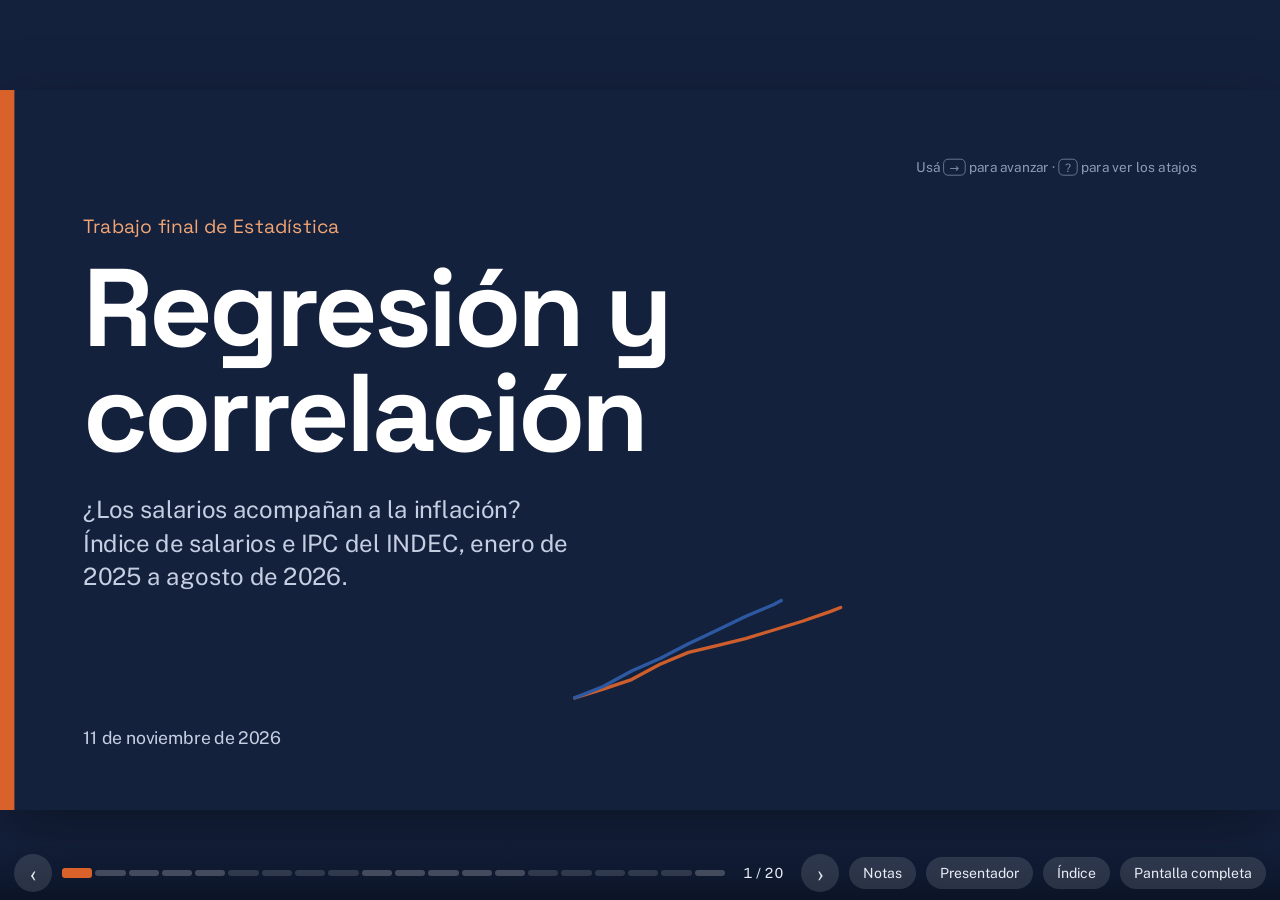
==== index.html @ 5f6af76c "Presentación interactiva de regresión y correlación Salarios e inflación con datos del INDEC (ene-20" ====
<!doctype html>
<html lang="es-AR">
<head>
  <meta charset="utf-8">
  <meta name="viewport" content="width=device-width, initial-scale=1">
  <title>Regresión y correlación · Salarios e inflación</title>
  <meta name="description" content="Presentación interactiva: correlación y regresión lineal simple con el índice de salarios y el IPC del INDEC, enero 2025 a agosto 2026.">
  <link rel="icon" href="data:image/svg+xml,%3Csvg xmlns='http://www.w3.org/2000/svg' viewBox='0 0 32 32'%3E%3Crect width='32' height='32' rx='6' fill='%2314213D'/%3E%3Cpath d='M6 24 L26 8' stroke='%232F5DA8' stroke-width='3'/%3E%3Ccircle cx='10' cy='22' r='2.5' fill='%23E0692E'/%3E%3Ccircle cx='16' cy='15' r='2.5' fill='%23E0692E'/%3E%3Ccircle cx='23' cy='11' r='2.5' fill='%23E0692E'/%3E%3C/svg%3E">
  <link rel="stylesheet" href="css/styles.css">
</head>
<body>
  <main class="deck" id="deck" aria-live="polite">
    <div class="stage" id="stage">

      <!-- 1 · PORTADA -->
      <section class="slide dark" data-id="portada" data-part="1" data-title="Portada">
        <div class="cover-chart" id="cover-chart" aria-hidden="true"></div>
        <div class="cover-text">
          <p class="kicker">Trabajo final de <span data-config="materia"></span></p>
          <h1>Regresión y<br>correlación</h1>
          <p class="cover-sub">¿Los salarios acompañan a la inflación? Índice de salarios e IPC del INDEC, enero de 2025 a agosto de 2026.</p>
        </div>
        <p class="cover-date" data-config="fecha"></p>
        <p class="cover-hint">Usá <kbd>→</kbd> para avanzar · <kbd>?</kbd> para ver los atajos</p>
        <aside class="notes">
          <p><b>Presentar al grupo y el tema.</b> “Hoy vamos a explicar correlación y regresión con un tema que nos toca a todos: la relación entre los precios y los salarios en Argentina. Usamos los datos oficiales del INDEC de los últimos 20 meses, de enero de 2025 a agosto de 2026.”</p>
          <p>Duración total aproximada: 20 minutos, unos 5 minutos por integrante. Las dos líneas del fondo son los datos reales que vamos a analizar.</p>
        </aside>
      </section>

      <!-- 2 · RECORRIDO -->
      <section class="slide" data-id="recorrido" data-part="1" data-title="Quién presenta cada parte">
        <header class="slide-head">
          <h2>Quién presenta cada parte</h2>
          <p class="lede">Veinte minutos, cuatro partes. Al final quedan unos minutos para preguntas.</p>
        </header>
        <div class="timeline">
          <div class="timeline-bar" aria-hidden="true">
            <span></span><span></span><span></span><span></span>
          </div>
          <div class="timeline-ticks" aria-hidden="true"><span>0 min</span><span>5</span><span>10</span><span>15</span><span>20 min</span></div>
          <ol class="timeline-parts">
            <li><span class="part-num">1</span><h3 data-integrante="1"></h3><p>Presentación del caso y los datos. Diferencia entre correlación y regresión.</p></li>
            <li><span class="part-num">2</span><h3 data-integrante="2"></h3><p>Diagrama de dispersión. Coeficiente de correlación de Pearson y su interpretación.</p></li>
            <li><span class="part-num">3</span><h3 data-integrante="3"></h3><p>Regresión lineal simple: la ecuación de la recta, sus características y la predicción.</p></li>
            <li><span class="part-num">4</span><h3 data-integrante="4"></h3><p>Coeficiente de determinación R². Cómo hacerlo en Excel. Guía para el TP6 y cierre.</p></li>
          </ol>
        </div>
        <aside class="notes">
          <p>Contar rápidamente cómo se divide la exposición. La barra de abajo de cada diapositiva muestra en qué parte estamos. Al final quedan unos minutos para preguntas del curso.</p>
        </aside>
      </section>

      <!-- 3 · PRECIOS Y SALARIOS -->
      <section class="slide" data-id="evolucion" data-part="1" data-title="Precios y salarios, mes a mes">
        <header class="slide-head">
          <h2>Precios y salarios, mes a mes</h2>
        </header>
        <div class="split split-chart">
          <div class="chart-box" id="evolucion-chart"></div>
          <div class="side">
            <div class="big-stat sal">
              <span class="big-label">Índice de salarios</span>
              <span class="big-value" id="evo-sal">172,8</span>
            </div>
            <div class="big-stat ipc">
              <span class="big-label">Índice de precios (IPC)</span>
              <span class="big-value" id="evo-ipc">159,5</span>
            </div>
            <p class="side-text">En 20 meses los precios subieron <b class="c-ipc">59,5&nbsp;%</b> y los salarios <b class="c-sal">72,8&nbsp;%</b> (promedio de todos los trabajadores).</p>
            <p class="side-note fragment" data-step="1">La zona sombreada es la diferencia a favor de los salarios. Ojo: el índice total incluye a los no registrados, cuyos salarios subieron más.</p>
            <p class="hint">Pasá el mouse por el gráfico para ver cada mes.</p>
          </div>
        </div>
        <aside class="notes">
          <p><b>Contexto para enganchar al curso.</b> Llevamos las dos series del INDEC a una misma base: diciembre de 2024 = 100. Así se puede comparar: en agosto de 2026 el índice de precios llegó a 159,5 (los precios subieron 59,5&nbsp;%) y el índice de salarios a 172,8 (los salarios subieron 72,8&nbsp;%).</p>
          <p><b>→ (paso 1):</b> aparece la zona entre las dos líneas. Ojo: el índice de salarios total incluye a los asalariados no registrados, cuyos salarios subieron más; los registrados del sector privado y público subieron menos.</p>
          <p>La pregunta del trabajo: ¿qué tan relacionados están los salarios con los precios y cuánto suben los salarios por cada punto que suben los precios?</p>
        </aside>
      </section>

      <!-- 4 · EL CASO DE ESTUDIO -->
      <section class="slide" data-id="datos" data-part="1" data-title="Dos índices del INDEC, 20 meses">
        <header class="slide-head">
          <h2>Dos índices del INDEC, 20 meses</h2>
        </header>
        <div class="split split-data">
          <div class="side">
            <div class="var-card ipc">
              <span class="var-tag">Variable X · independiente</span>
              <h3>Índice de precios al consumidor (IPC)</h3>
              <p>Nivel general, total nacional. Mide cuánto suben los precios.</p>
            </div>
            <div class="var-card sal">
              <span class="var-tag">Variable Y · dependiente</span>
              <h3>Índice de salarios</h3>
              <p>Total: privados registrados, públicos y no registrados.</p>
            </div>
            <div class="chain-card" id="chain-card" aria-live="polite"></div>
            <p class="hint">Tocá un mes de la tabla para ver cómo se calcula su índice.</p>
          </div>
          <div class="data-table-wrap">
            <table class="data-table" id="data-table">
              <thead><tr><th>Mes</th><th>Inflación</th><th>IPC (X)</th><th>Suba salarios</th><th>Salarios (Y)</th></tr></thead>
              <tbody></tbody>
            </table>
            <p class="caption">Base diciembre 2024 = 100. Las variaciones (%) son las que publica el INDEC.</p>
          </div>
        </div>
        <aside class="notes">
          <p><b>Explicar qué mide cada variable.</b> El IPC mide la evolución de los precios de una canasta de bienes y servicios; el índice de salarios mide la evolución de los salarios. El INDEC publica cada mes la variación porcentual de los dos.</p>
          <p>Para compararlos los llevamos a una misma base (diciembre de 2024 = 100) encadenando las variaciones: índice del mes = índice del mes anterior × (1 + variación ÷ 100). <b>Interacción:</b> tocar enero de 2025 en la tabla: la inflación fue 2,2&nbsp;%, así que el IPC pasa de 100 a 102,2. Tocar otro mes para mostrar que se repite la cuenta.</p>
          <p>Cada observación es un mes: 20 meses. Elegimos el IPC como X porque queremos ver cómo responden los salarios (Y) a los precios.</p>
        </aside>
      </section>

      <!-- 5 · CONCEPTOS -->
      <section class="slide" data-id="conceptos" data-part="1" data-title="Correlación y regresión: dos preguntas distintas">
        <header class="slide-head">
          <h2>Correlación y regresión: dos preguntas distintas</h2>
        </header>
        <div class="concepts">
          <div class="concept">
            <h3 class="c-ipc-dark">Correlación</h3>
            <p class="q">¿Están relacionadas? ¿Cuán fuerte es la relación y en qué sentido?</p>
            <ul>
              <li>Mide el grado de asociación lineal.</li>
              <li>Las variables son simétricas: da igual cuál es X.</li>
              <li>Resultado: un número, <b>r</b>, entre −1 y 1.</li>
            </ul>
            <div class="swap-readout"><span>r</span><b id="swap-r">0,996</b><em id="swap-r-note">no cambia</em></div>
          </div>
          <div class="concept">
            <h3 class="c-sal">Regresión</h3>
            <p class="q">¿Cómo cambia Y cuando cambia X? ¿Cuánto vale Y para un X dado?</p>
            <ul>
              <li>Describe la relación con una ecuación.</li>
              <li>Hay que distinguir: X explica, Y es explicada.</li>
              <li>Resultado: la recta <b>ŷ = a + b·x</b>, que permite estimar.</li>
            </ul>
            <div class="swap-readout"><span>b</span><b id="swap-b">1,149</b><em id="swap-b-note">pendiente de Y sobre X</em></div>
          </div>
          <div class="swap-demo">
            <div class="chart-box" id="swap-chart"></div>
            <button class="btn" id="swap-btn" type="button">Intercambiar X e Y</button>
          </div>
        </div>
        <aside class="notes">
          <p><b>Idea central:</b> la correlación responde “¿hay relación y qué tan fuerte?”; la regresión responde “¿cuál es esa relación y cómo la uso para estimar?”.</p>
          <p><b>Interacción:</b> apretar “Intercambiar X e Y” (o →). El gráfico gira: r sigue en 0,996, pero la pendiente pasa de 1,149 a 0,863. En la correlación intercambiar X e Y no cambia r; en la regresión sí importa: la recta de Y sobre X no es la misma que la de X sobre Y.</p>
          <p>Normalmente primero miramos la correlación (si es débil, no tiene sentido ajustar una recta) y después hacemos la regresión. Pasar la palabra a <span data-integrante="2"></span>.</p>
        </aside>
      </section>

      <!-- 6 · DIAGRAMA DE DISPERSIÓN -->
      <section class="slide" data-id="dispersion" data-part="2" data-title="Cada punto es un mes">
        <header class="slide-head">
          <h2>Cada punto es un mes</h2>
        </header>
        <div class="split split-chart">
          <div class="chart-box" id="dispersion-chart"></div>
          <div class="side">
            <p class="side-text">Ubicamos cada observación como un par <b>(x, y)</b>: X en el eje horizontal y Y en el vertical.</p>
            <p class="side-text">Al mirar la nube de puntos nos preguntamos:</p>
            <dl class="checks">
              <div><dt>Forma</dt><dd>¿Sigue una línea recta?</dd><dd class="answer fragment" data-step="1">Sí, casi recta.</dd></div>
              <div><dt>Sentido</dt><dd>¿Sube o baja?</dd><dd class="answer fragment" data-step="2">Sube: es creciente.</dd></div>
              <div><dt>Fuerza</dt><dd>¿Los puntos están cerca de esa línea?</dd><dd class="answer fragment" data-step="3">Muy cerca.</dd></div>
            </dl>
            <p class="verdict fragment" data-step="4">Relación lineal, creciente y casi perfecta.</p>
            <button class="btn ghost" id="replay-dispersion" type="button">Volver a dibujar los puntos</button>
          </div>
        </div>
        <aside class="notes">
          <p><b>El diagrama de dispersión es siempre el primer paso:</b> antes de calcular cualquier número, miramos los datos. Los puntos aparecen en orden: 20 puntos, uno por mes, desde enero de 2025 (abajo a la izquierda) hasta agosto de 2026 (arriba a la derecha).</p>
          <p><b>→ tres veces:</b> se responde forma, sentido y fuerza. <b>→</b> otra vez: conclusión. Los puntos forman casi una línea recta: cuando el índice de precios es más alto, el de salarios también.</p>
          <p>Gráfico hecho en Excel: Insertar → Gráfico de dispersión, seleccionando las columnas de los dos índices.</p>
        </aside>
      </section>

      <!-- 7 · PEARSON -->
      <section class="slide" data-id="pearson" data-part="2" data-title="r resume la relación lineal en un número">
        <header class="slide-head">
          <h2>r resume la relación lineal en un número</h2>
        </header>
        <div class="formula-line">r = Σ(x − x̄)(y − ȳ) ÷ √[ Σ(x − x̄)² · Σ(y − ȳ)² ]</div>
        <div class="split split-pearson">
          <div class="pearson-left">
            <div class="r-scale" id="r-scale">
              <div class="r-gradient"></div>
              <div class="r-marker" id="r-marker"><span id="r-marker-val">0,80</span></div>
              <div class="r-ends"><span>−1</span><span>0</span><span>+1</span></div>
            </div>
            <div class="r-cases">
              <div class="r-case" data-case="neg"><h4 class="c-sal">r cerca de −1</h4><p>Relación inversa fuerte: si X sube, Y baja.</p></div>
              <div class="r-case" data-case="zero"><h4>r cerca de 0</h4><p>No hay relación lineal (puede haber otra forma).</p></div>
              <div class="r-case" data-case="pos"><h4 class="c-ipc-dark">r cerca de +1</h4><p>Relación directa fuerte: si X sube, Y sube.</p></div>
            </div>
            <label class="slider">
              <span>Mové r y mirá cómo cambia la nube</span>
              <input type="range" id="r-slider" min="-1" max="1" step="0.01" value="0.8">
            </label>
            <div class="btn-row">
              <button class="btn ghost small" data-r="-0.95" type="button">−0,95</button>
              <button class="btn ghost small" data-r="-0.5" type="button">−0,5</button>
              <button class="btn ghost small" data-r="0" type="button">0</button>
              <button class="btn ghost small" data-r="0.5" type="button">0,5</button>
              <button class="btn ghost small" data-r="0.95" type="button">0,95</button>
              <button class="btn small" id="r-curve" type="button">Una curva con r = 0</button>
            </div>
          </div>
          <div class="pearson-right">
            <div class="chart-box" id="pearson-chart"></div>
            <p class="strength" id="r-strength">Relación directa fuerte</p>
          </div>
        </div>
        <aside class="notes">
          <p>El signo de r indica el sentido de la relación y el valor absoluto indica la fuerza. Una guía habitual (confirmar con la que usa la cátedra): |r| menor a 0,3 débil; entre 0,3 y 0,7 moderada; mayor a 0,7 fuerte.</p>
          <p><b>Interacción:</b> mover el control de r hacia −1, 0 y +1 para que el curso vea cómo se ordena o se desordena la nube. r no tiene unidades, así que da lo mismo medir en °C o °F.</p>
          <p><b>Importante:</b> apretar “Una curva con r = 0”. Hay una relación clarísima, pero no es lineal: r = 0 no significa “no hay ninguna relación”, sino que no hay relación LINEAL.</p>
        </aside>
      </section>

      <!-- 8 · NUESTRO RESULTADO -->
      <section class="slide dark" data-id="resultado" data-part="2" data-title="Nuestro resultado: r = 0,996">
        <div class="result">
          <div class="result-num">
            <p class="kicker">Nuestro resultado</p>
            <span class="huge c-ipc-soft" id="result-r">0,996</span>
            <span class="result-sub">r de Pearson · n = 20 meses</span>
            <div class="mini-scale" aria-hidden="true"><div class="mini-track"></div><div class="mini-dot" id="result-dot"></div><div class="r-ends"><span>−1</span><span>0</span><span>+1</span></div></div>
          </div>
          <div class="result-text">
            <h2>Correlación positiva y casi perfecta</h2>
            <p>Los meses con precios más altos son también los de salarios más altos.</p>
            <div class="calc fragment" data-step="1">
              <p class="calc-title">La cuenta a mano</p>
              <p>Σ(x − x̄)(y − ȳ) = <b id="res-sxy"></b></p>
              <p>Σ(x − x̄)² = <b id="res-sxx"></b> · Σ(y − ȳ)² = <b id="res-syy"></b></p>
              <p>r = <span id="res-frac"></span></p>
            </div>
            <div class="callout fragment" data-step="2">
              <h3>¿Tan fuerte es la relación?</h3>
              <p>Cuidado: los dos índices suben con el paso del tiempo. Eso solo ya empuja r hacia 1.</p>
            </div>
          </div>
        </div>
        <aside class="notes">
          <p>Calculado en Excel con =PEARSON(rango X; rango Y). <b>→:</b> aparece la cuenta a mano: Σ(x−x̄)(y−ȳ) = 7.226,90; Σ(x−x̄)² = 6.289,99; Σ(y−ȳ)² = 8.371,32. Entonces r = 7.226,90 ÷ √(6.289,99 × 8.371,32) = 7.226,90 ÷ 7.256,42 ≈ 0,996.</p>
          <p>Es positivo y casi 1: la relación lineal entre los niveles es muy fuerte. <b>→:</b> pero hay una trampa, que mostramos en la próxima diapositiva: cuando dos variables crecen con el tiempo, casi siempre dan una correlación altísima, aunque mes a mes no se muevan juntas.</p>
        </aside>
      </section>

      <!-- 9 · LA TRAMPA -->
      <section class="slide" data-id="trampa" data-part="2" data-title="La trampa de las tendencias">
        <header class="slide-head">
          <h2 id="trampa-title">Los mismos 20 meses, otra pregunta</h2>
        </header>
        <div class="split split-chart">
          <div class="chart-box" id="trampa-chart"></div>
          <div class="side">
            <div class="seg" role="group" aria-label="Qué comparar">
              <button type="button" class="seg-btn is-on" data-mode="niveles">Niveles</button>
              <button type="button" class="seg-btn" data-mode="mensual">Variación mensual</button>
            </div>
            <div class="r-live">
              <span>r =</span><b id="trampa-r">0,996</b>
            </div>
            <p class="side-text" id="trampa-text">Comparando los niveles, la relación parece casi perfecta.</p>
            <div class="callout light fragment" data-step="2">
              <h3>Conclusión</h3>
              <p>Un r alto entre series que crecen en el tiempo no prueba que una cause a la otra.</p>
            </div>
          </div>
        </div>
        <aside class="notes">
          <p><b>Este es el punto más interesante del trabajo.</b> Arrancamos con los niveles: r = 0,996.</p>
          <p><b>→ (o el botón “Variación de cada mes”):</b> los puntos viajan a su nueva posición. Con los mismos datos del INDEC, si correlacionamos la inflación de cada mes con la suba de salarios de ese mismo mes, r da 0,05: prácticamente cero, no hay relación lineal.</p>
          <p>¿Por qué con los niveles daba 0,996? Porque los dos índices crecen sin parar con el tiempo, y esa tendencia común hace que la correlación sea altísima. Además, los salarios suelen ajustarse con retraso: las paritarias se negocian después de que suben los precios.</p>
          <p><b>→:</b> moraleja: correlación no implica causalidad, y en series de tiempo hay que tener mucho cuidado con las tendencias. Este cálculo también está en el Excel (hoja Resultados, abajo). Pasar la palabra a <span data-integrante="3"></span>.</p>
        </aside>
      </section>

      <!-- 10 · REGRESIÓN LINEAL SIMPLE -->
      <section class="slide" data-id="minimos" data-part="3" data-title="La recta que mejor se ajusta a los puntos">
        <header class="slide-head">
          <h2>La recta que mejor se ajusta a los puntos</h2>
        </header>
        <div class="split split-ls">
          <div class="side">
            <p class="eq-big">ŷ = a + b·x</p>
            <dl class="defs">
              <div><dt>ŷ</dt><dd>valor estimado de Y</dd></div>
              <div><dt class="c-ipc-dark">b</dt><dd>pendiente: cuánto cambia Y por cada unidad de X</dd></div>
              <div><dt class="c-sal">a</dt><dd>ordenada al origen: valor de ŷ cuando x = 0</dd></div>
            </dl>
            <div class="ls-card">
              <h3>Método de mínimos cuadrados</h3>
              <p>Elige a y b para que la suma de los errores al cuadrado, Σ(y − ŷ)², sea la menor posible.</p>
              <p class="mono c-ipc-dark">b = Σ(x − x̄)(y − ȳ) ÷ Σ(x − x̄)²</p>
              <p class="mono c-sal">a = ȳ − b · x̄</p>
              <div class="fragment" data-step="1">
                <p class="mono">b = <span id="ls-b-calc"></span></p>
                <p class="mono">a = <span id="ls-a-calc"></span></p>
              </div>
            </div>
          </div>
          <div class="ls-play">
            <div class="chart-box" id="ls-chart"></div>
            <div class="ls-controls">
              <label class="slider compact"><span>Pendiente b <b id="ls-b-val"></b></span><input type="range" id="ls-b" min="0.6" max="1.7" step="0.001"></label>
              <label class="slider compact"><span>Ordenada a <b id="ls-a-val"></b></span><input type="range" id="ls-a" min="-80" max="60" step="0.01"></label>
            </div>
            <div class="sse">
              <div class="sse-text"><span>Σ(y − ŷ)² con tu recta</span><b id="ls-sse"></b></div>
              <div class="sse-bar"><div id="ls-sse-bar"></div><i id="ls-sse-min" title="Mínimo posible"></i></div>
              <div class="sse-foot"><span id="ls-sse-msg">Probá acercar la recta a los puntos.</span><button class="btn small" id="ls-fit" type="button">Calcular por mínimos cuadrados</button></div>
            </div>
          </div>
        </div>
        <aside class="notes">
          <p>La regresión busca la ecuación de la recta que pasa “lo más cerca posible” de todos los puntos. ¿Qué significa “lo más cerca”? Que la suma de las distancias verticales al cuadrado entre cada punto y la recta sea mínima: por eso se llama mínimos cuadrados.</p>
          <p><b>Interacción:</b> mover los controles de b y a. Las líneas finas son los errores de cada mes y la barra muestra Σ(y − ŷ)². Invitar a alguien del curso a probar. Después apretar “Calcular por mínimos cuadrados”: la recta va sola al mínimo, 67,97.</p>
          <p><b>→:</b> aparece la cuenta. Primero la pendiente b con los sumatorios y después la ordenada a usando las medias: x̄ = 129,25 e ȳ = 135,90. Para calcular a conviene usar b con todos los decimales (1,14895); si no, se acumula error de redondeo. Otra forma equivalente: b = r · (Sy ÷ Sx). En Excel: =PENDIENTE(rango Y; rango X) e =INTERSECCION.EJE(rango Y; rango X).</p>
        </aside>
      </section>

      <!-- 11 · NUESTRA RECTA -->
      <section class="slide" data-id="recta" data-part="3" data-title="Nuestra recta de regresión">
        <header class="slide-head">
          <h2 class="eq-title" id="recta-eq"></h2>
        </header>
        <div class="split split-chart">
          <div class="chart-box" id="recta-chart"></div>
          <div class="side">
            <div class="stripe ipc">
              <h3>Pendiente b = <span id="recta-b"></span></h3>
              <p>Por cada punto que sube el índice de precios, el de salarios sube en promedio 1,15 puntos. Como b &gt; 1, los salarios crecieron más rápido que los precios.</p>
            </div>
            <div class="stripe sal">
              <h3>Ordenada a = <span id="recta-a"></span></h3>
              <p>Sería ŷ con IPC = 0, algo imposible. Solo ubica la recta; no se interpreta.</p>
            </div>
            <p class="side-note">El punto oscuro es el punto de medias (x̄; ȳ) = (129,25; 135,90). La recta siempre pasa por ahí.</p>
          </div>
        </div>
        <aside class="notes">
          <p>La línea azul es la recta de regresión; el punto oscuro grande es el punto de medias (129,25; 135,90), por donde la recta siempre pasa. La pendiente es positiva, igual que r.</p>
          <p>Interpretación en las unidades del problema: “por cada punto que aumenta el índice de precios, el índice de salarios aumenta en promedio 1,15 puntos”. Que b sea mayor que 1 indica que, en este período y para el promedio de todos los trabajadores, los salarios subieron algo más rápido que los precios. Si b fuera menor que 1, los salarios estarían perdiendo contra la inflación.</p>
          <p>La ordenada al origen no tiene sentido práctico: un índice de precios igual a cero no existe. En Excel: clic derecho sobre los puntos → Agregar línea de tendencia → Lineal, marcando “Presentar ecuación” y “Presentar R²”.</p>
        </aside>
      </section>

      <!-- 12 · PROPIEDADES -->
      <section class="slide" data-id="propiedades" data-part="3" data-title="Seis propiedades para recordar">
        <header class="slide-head">
          <h2>Seis propiedades para recordar</h2>
          <p class="lede">Tocá cada una (o avanzá con →) para verla con nuestros datos.</p>
        </header>
        <div class="props">
          <button class="prop" type="button" data-prop="1"><span class="prop-n">1</span><h3>Pasa por (x̄; ȳ)</h3><p>El punto de medias siempre está sobre la recta.</p><p class="prop-check"></p></button>
          <button class="prop" type="button" data-prop="2"><span class="prop-n">2</span><h3>Error cuadrático mínimo</h3><p>Ninguna otra recta logra una Σ(y − ŷ)² menor.</p><p class="prop-check"></p></button>
          <button class="prop" type="button" data-prop="3"><span class="prop-n">3</span><h3>Los residuos suman 0</h3><p>Los errores por encima y por debajo se compensan.</p><p class="prop-check"></p></button>
          <button class="prop" type="button" data-prop="4"><span class="prop-n">4</span><h3>b y r tienen el mismo signo</h3><p>Pendiente positiva ↔ correlación positiva. b = r · Sy ÷ Sx.</p><p class="prop-check"></p></button>
          <button class="prop" type="button" data-prop="5"><span class="prop-n">5</span><h3>Y sobre X ≠ X sobre Y</h3><p>Si se invierten las variables, la recta cambia.</p><p class="prop-check"></p></button>
          <button class="prop" type="button" data-prop="6"><span class="prop-n">6</span><h3>Válida en el rango observado</h3><p>Fuera de los X medidos, estimar es extrapolar.</p><p class="prop-check"></p></button>
        </div>
        <aside class="notes">
          <p>Repasar brevemente cada propiedad; con cada → se da vuelta una tarjeta con la verificación.</p>
          <p>1) Se puede verificar: −12,61 + 1,149 × 129,25 ≈ 135,90 = ȳ. 2) Es la definición de mínimos cuadrados (lo vimos con los controles). 3) La columna “Residuo” del Excel suma prácticamente cero. 4) Como Sx y Sy son siempre positivos, b y r comparten signo; si r = 0, la recta es horizontal. 5) Por eso en regresión importa cuál variable es la independiente. 6) Lo vemos en la próxima diapositiva.</p>
        </aside>
      </section>

      <!-- 13 · ESTIMAR -->
      <section class="slide" data-id="estimar" data-part="3" data-title="Usar la recta para estimar">
        <header class="slide-head">
          <h2>Reemplazamos x en la ecuación</h2>
        </header>
        <div class="split split-chart">
          <div class="chart-box" id="estimar-chart"></div>
          <div class="side">
            <span class="badge" id="est-badge">Interpolación · confiable</span>
            <p class="est-q">¿Y si el IPC = <b id="est-x"></b>?</p>
            <p class="mono" id="est-calc"></p>
            <p class="est-val" id="est-y"></p>
            <p class="side-text" id="est-msg"></p>
            <label class="slider"><span>Elegí un valor de IPC</span><input type="range" id="est-slider" min="95" max="175" step="0.5" value="140"></label>
            <div class="btn-row">
              <button class="btn ghost small" data-x="140" type="button">IPC = 140</button>
              <button class="btn ghost small" data-x="165" type="button">IPC = 165</button>
            </div>
            <p class="caption mono" id="est-excel"></p>
          </div>
        </div>
        <aside class="notes">
          <p><b>Interpolar</b> es estimar dentro del rango de X observado (102,2 a 159,5): es lo que la recta hace bien. Si el índice de precios vale 140, estimamos un índice de salarios de 148,2.</p>
          <p><b>Interacción:</b> mover el control o apretar “IPC = 165”. La zona sombreada es el rango observado; fuera de ella la recta se vuelve punteada. <b>Extrapolar</b> es estimar fuera del rango: un IPC de 165 todavía no ocurrió en nuestros datos, así que no hay garantía de que la relación siga igual (177,0).</p>
          <p>En el Excel se puede cambiar el valor de X en la hoja “Resultados” y ver la estimación al instante.</p>
        </aside>
      </section>

      <!-- 14 · RESIDUOS -->
      <section class="slide" data-id="residuos" data-part="3" data-title="Los residuos, mes a mes">
        <header class="slide-head">
          <h2>El error de cada mes: e = y − ŷ</h2>
        </header>
        <div class="split split-chart">
          <div class="chart-box" id="residuos-chart"></div>
          <div class="side">
            <div class="res-detail" id="res-detail" aria-live="polite"></div>
            <p class="side-text">Arriba de cero: ese mes los salarios estaban por encima de lo que predice la recta. Abajo: por debajo.</p>
            <p class="side-text">Suma de los 20 residuos: <b id="res-sum"></b></p>
            <div class="callout light fragment" data-step="1">
              <h3>Forman olas</h3>
              <p>Varios meses seguidos positivos, después varios negativos. En series de tiempo es otra señal para interpretar el modelo con cuidado.</p>
            </div>
            <p class="hint">Tocá una barra para ver la cuenta de ese mes.</p>
          </div>
        </div>
        <aside class="notes">
          <p>El residuo es la diferencia entre el valor real y el estimado (e = y − ŷ). Agosto de 2025 tiene el residuo más grande (+3,0): real 127,7 − estimado 124,6. Marzo de 2026, uno de los más negativos (−2,7). <b>Interacción:</b> tocar las dos barras.</p>
          <p>Los residuos suman cero, como dice la propiedad 3.</p>
          <p><b>→:</b> un detalle para comentar: los residuos no están desordenados, forman “olas” (varios meses seguidos positivos, después varios negativos). Eso pasa mucho en series de tiempo y es otra señal de que hay que interpretar el modelo con cuidado. Pasar la palabra a <span data-integrante="4"></span>.</p>
        </aside>
      </section>

      <!-- 15 · R² -->
      <section class="slide dark" data-id="r2" data-part="4" data-title="R²: cuánto explica el modelo">
        <header class="slide-head">
          <h2>R²: cuánto explica el modelo</h2>
        </header>
        <div class="r2">
          <div class="r2-num">
            <span class="huge c-sal-soft" id="r2-val">99,2&nbsp;%</span>
            <span class="result-sub" id="r2-sub">R² = 0,992 = (0,996)²</span>
            <div class="seg dark" role="group" aria-label="Qué datos usar">
              <button type="button" class="seg-btn is-on" data-mode="niveles">Niveles</button>
              <button type="button" class="seg-btn" data-mode="mensual">Variación mensual</button>
            </div>
          </div>
          <div class="r2-text">
            <p class="r2-lead" id="r2-lead"></p>
            <p class="r2-formula">R² = 1 − Σ(y − ŷ)² ÷ Σ(y − ȳ)²</p>
            <p class="r2-ss" id="r2-ss"></p>
          </div>
        </div>
        <div class="r2-bar"><div class="r2-fill" id="r2-fill"></div></div>
        <div class="r2-legend"><span id="r2-leg-a"></span><span id="r2-leg-b"></span></div>
        <aside class="notes">
          <p>R² va de 0 a 1 (o de 0&nbsp;% a 100&nbsp;%). Mide qué proporción de la variabilidad total de Y queda explicada por la recta. En regresión lineal simple es exactamente r al cuadrado: 0,996² ≈ 0,992.</p>
          <p>Con sumas de cuadrados: variabilidad total Σ(y−ȳ)² = 8.371,32; no explicada Σ(y−ŷ)² = 67,97; entonces R² = 1 − 67,97 ÷ 8.371,32 ≈ 0,992. Diferencia con r: r indica sentido y fuerza; R² no tiene signo y se lee como porcentaje explicado.</p>
          <p><b>→ (o “Variación de cada mes”):</b> volviendo a la trampa: con las variaciones mensuales, r = 0,05 y R² = 0,05² ≈ 0,003, es decir 0,3&nbsp;%. El mismo fenómeno, medido de otra forma, da un ajuste casi perfecto o casi nulo.</p>
        </aside>
      </section>

      <!-- 16 · EXCEL -->
      <section class="slide" data-id="excel" data-part="4" data-title="Todo el análisis en Excel">
        <header class="slide-head">
          <h2>Todo el análisis en Excel</h2>
          <p class="lede">Ojo con el orden: <span class="chip sal">rango Y</span> va primero en PENDIENTE, INTERSECCION.EJE y COEFICIENTE.R2. Tocá una fórmula para copiarla.</p>
        </header>
        <table class="xl-table" id="xl-table">
          <thead><tr><th>Qué calculamos</th><th>Función (Excel en español)</th><th class="num">Resultado</th></tr></thead>
          <tbody></tbody>
        </table>
        <div class="xl-extra">
          <div class="mini-card"><h3 class="c-sal">Gráfico</h3><p>Insertar › Dispersión › Agregar línea de tendencia lineal con ecuación y R².</p></div>
          <div class="mini-card"><h3 class="c-ipc-dark">Calculadora</h3><p>Modo estadístico de regresión lineal: cargar pares (x, y) y leer A, B y r.</p></div>
          <div class="mini-card wide"><h3>Sumatorias para resolver a mano</h3><p class="mono" id="xl-sums"></p></div>
        </div>
        <div class="toast" id="toast" role="status"></div>
        <aside class="notes">
          <p>Mostrar el archivo Excel si hay proyector. La hoja “Datos” tiene las variaciones mensuales que publica el INDEC (en azul), los índices con base diciembre 2024 = 100 calculados con fórmulas, la estimación ŷ y el residuo de cada mes (los residuos suman cero).</p>
          <p>La hoja “Resultados” tiene todas las funciones, las sumatorias para resolver a mano (Σx = 2.585,06; Σy = 2.717,96; Σxy = 358.530,84; Σx² = 340.416,59; Σy² = 377.735,69), el gráfico con la línea de tendencia y, abajo, la correlación entre las variaciones mensuales (0,05).</p>
          <p><b>Ojo con el orden de los argumentos:</b> PEARSON acepta cualquier orden, pero PENDIENTE, INTERSECCION.EJE y COEFICIENTE.R2 piden primero Y y después X (los colores de la tabla lo marcan). En versiones viejas de Excel PRONOSTICO.LINEAL se llama PRONOSTICO.</p>
        </aside>
      </section>

      <!-- 17 · TP6 -->
      <section class="slide" data-id="tp6" data-part="4" data-title="Pasos para resolver cualquier ejercicio">
        <header class="slide-head">
          <h2>Pasos para resolver cualquier ejercicio del TP6</h2>
        </header>
        <div class="split split-tp">
          <ol class="steps">
            <li class="fragment" data-step="1"><b>Identificar X</b> (explica) e <b>Y</b> (es explicada).</li>
            <li class="fragment" data-step="2"><b>Graficar</b> el diagrama de dispersión.</li>
            <li class="fragment" data-step="3"><b>Armar la tabla:</b> x, y, x², y², x·y y sus sumas.</li>
            <li class="fragment" data-step="4"><b>Calcular r</b> e interpretar signo y fuerza.</li>
            <li class="fragment" data-step="5"><b>Calcular b y a;</b> escribir ŷ = a + b·x.</li>
            <li class="fragment" data-step="6"><b>Interpretar b</b> en las unidades del problema.</li>
            <li class="fragment" data-step="7"><b>Calcular R²</b> y expresarlo en %.</li>
            <li class="fragment" data-step="8"><b>Estimar ŷ,</b> avisando si es extrapolación.</li>
          </ol>
          <div class="ls-card formulas">
            <h3>Fórmulas con sumatorias</h3>
            <p class="mono">b = [nΣxy − Σx·Σy] ÷ [nΣx² − (Σx)²]</p>
            <p class="mono">a = ȳ − b·x̄</p>
            <p class="mono">r = [nΣxy − Σx·Σy] ÷ √{[nΣx² − (Σx)²]·[nΣy² − (Σy)²]}</p>
            <p class="mono">R² = r²</p>
            <p class="formula-note">Son equivalentes a las fórmulas con desvíos (x − x̄) y más cómodas con calculadora.</p>
          </div>
        </div>
        <aside class="notes">
          <p>Esta es la receta que vamos a seguir si el profesor nos pide resolver un ejercicio del TP6 en el pizarrón. Cada → agrega un paso.</p>
          <p>Las fórmulas con sumatorias son equivalentes a las que mostramos antes con desvíos (x − x̄) y son más cómodas para hacer a mano o con calculadora. Recordar siempre interpretar los resultados en palabras y con las unidades del problema, no solo dar el número.</p>
        </aside>
      </section>

      <!-- 18 · REPASO -->
      <section class="slide" data-id="quiz" data-part="4" data-title="Repaso rápido">
        <header class="slide-head">
          <h2>Repaso rápido: ¿qué responderían?</h2>
          <p class="lede">Que el curso elija en voz alta y después tocamos la respuesta.</p>
        </header>
        <div class="quiz" id="quiz"></div>
        <aside class="notes">
          <p>Cuatro preguntas para chequear lo más importante. Leer cada pregunta, dejar que el curso responda y tocar la opción elegida: se marca en verde si es correcta y aparece la explicación.</p>
          <p>Si el tiempo está justo, hacer solo las preguntas 2 y 4.</p>
        </aside>
      </section>

      <!-- 19 · RESUMEN -->
      <section class="slide dark" data-id="resumen" data-part="4" data-title="En resumen">
        <div class="summary">
          <div class="sum-item fragment" data-step="1"><b class="c-ipc-soft">r = 0,996</b><p>Relación casi perfecta entre los niveles de precios y salarios.</p></div>
          <div class="sum-item fragment" data-step="2"><b class="c-sal-soft">b = 1,15</b><p>Los salarios subieron 1,15 puntos por cada punto de los precios.</p></div>
          <div class="sum-item fragment" data-step="3"><b>r = 0,05</b><p>Mes a mes no hay relación: un r alto no siempre significa lo que parece.</p></div>
        </div>
        <p class="questions">¿Preguntas?</p>
        <aside class="notes">
          <p>Cerrar con las tres ideas (una por cada →): la correlación entre los niveles es casi perfecta; la regresión dice que, en promedio, los salarios subieron un poco más rápido que los precios (b = 1,15); pero cuando se mira mes a mes la relación desaparece, porque gran parte de esa correlación viene de la tendencia común.</p>
          <p>Invitar al curso a preguntar y comentar. Si el profesor pide resolver un ejercicio del TP6, volver a la diapositiva de pasos (tecla O para ver todas).</p>
        </aside>
      </section>

      <!-- 20 · FUENTES -->
      <section class="slide" data-id="fuentes" data-part="0" data-title="Fuentes de los datos">
        <header class="slide-head">
          <h2>Fuentes de los datos</h2>
        </header>
        <dl class="sources">
          <div><dt>Índice de precios al consumidor (X)</dt><dd>INDEC. IPC, cobertura nacional, nivel general, variación mensual. Informes técnicos de septiembre de 2025 y agosto de 2026 · <a href="https://www.indec.gob.ar" target="_blank" rel="noopener">indec.gob.ar</a></dd></div>
          <div><dt>Índice de salarios (Y)</dt><dd>INDEC. Índice de salarios, total, variación mensual (cuadro 1). Informe técnico de agosto de 2026, publicado el 21/10/2026 · <a href="https://www.indec.gob.ar" target="_blank" rel="noopener">indec.gob.ar</a></dd></div>
          <div><dt>Procesamiento</dt><dd>Índices con base diciembre 2024 = 100, calculados encadenando las variaciones. Cálculos y gráficos en Microsoft Excel: “Regresion_Salarios_Inflacion_INDEC.xlsx”. Los datos también están en <code>datos/indec_2025_2026.csv</code> de este repositorio.</dd></div>
        </dl>
        <aside class="notes"><p>Diapositiva de respaldo con las fuentes, para el campus virtual.</p></aside>
      </section>

    </div>

    <nav class="chrome" id="chrome" aria-label="Navegación">
      <button class="nav-btn" id="prev" type="button" aria-label="Anterior">‹</button>
      <div class="progress" id="progress"></div>
      <span class="counter" id="counter"></span>
      <button class="nav-btn" id="next" type="button" aria-label="Siguiente">›</button>
      <button class="tool-btn" id="btn-notes" type="button" title="Notas (N)">Notas</button>
      <button class="tool-btn" id="btn-presenter" type="button" title="Modo presentador (P)">Presentador</button>
      <button class="tool-btn" id="btn-overview" type="button" title="Todas las diapositivas (O)">Índice</button>
      <button class="tool-btn" id="btn-full" type="button" title="Pantalla completa (F)">Pantalla completa</button>
    </nav>
  </main>

  <div class="notes-panel" id="notes-panel" hidden>
    <div class="notes-head"><span id="notes-who"></span><button class="tool-btn" id="notes-close" type="button">Cerrar</button></div>
    <div class="notes-body" id="notes-body"></div>
  </div>

  <div class="overlay" id="overview" hidden>
    <div class="overlay-inner">
      <div class="overlay-head"><h2>Todas las diapositivas</h2><button class="tool-btn" data-close type="button">Cerrar</button></div>
      <div class="overview-grid" id="overview-grid"></div>
    </div>
  </div>

  <div class="overlay" id="help" hidden>
    <div class="overlay-inner small">
      <div class="overlay-head"><h2>Atajos de teclado</h2><button class="tool-btn" data-close type="button">Cerrar</button></div>
      <dl class="keys">
        <div><dt><kbd>→</kbd> <kbd>Espacio</kbd> <kbd>Av Pág</kbd></dt><dd>Siguiente paso o diapositiva</dd></div>
        <div><dt><kbd>←</kbd> <kbd>Re Pág</kbd></dt><dd>Paso o diapositiva anterior</dd></div>
        <div><dt><kbd>Inicio</kbd> <kbd>Fin</kbd></dt><dd>Primera o última diapositiva</dd></div>
        <div><dt><kbd>N</kbd></dt><dd>Mostrar u ocultar las notas</dd></div>
        <div><dt><kbd>P</kbd></dt><dd>Abrir el modo presentador en otra ventana</dd></div>
        <div><dt><kbd>O</kbd></dt><dd>Ver todas las diapositivas</dd></div>
        <div><dt><kbd>F</kbd></dt><dd>Pantalla completa</dd></div>
        <div><dt><kbd>Esc</kbd></dt><dd>Cerrar paneles</dd></div>
      </dl>
    </div>
  </div>

  <script src="js/config.js"></script>
  <script src="js/data.js"></script>
  <script src="js/charts.js"></script>
  <script src="js/slides.js"></script>
  <script src="js/deck.js"></script>
</body>
</html>
---- css/styles.css ----
/* ---------- Tipografías (incluidas en el repo, funcionan sin internet) ---------- */
@font-face { font-family: 'Space Grotesk'; src: url('../fonts/space-grotesk-latin-wght-normal.woff2') format('woff2'); font-weight: 300 700; font-display: swap; }
@font-face { font-family: 'Public Sans'; src: url('../fonts/public-sans-latin-wght-normal.woff2') format('woff2'); font-weight: 100 900; font-display: swap; }
@font-face { font-family: 'Public Sans'; src: url('../fonts/public-sans-latin-wght-italic.woff2') format('woff2'); font-weight: 100 900; font-style: italic; font-display: swap; }

:root {
  --navy: #14213d;
  --navy-2: #1f2d4e;
  --navy-3: #2c3b60;
  --paper: #f5f3ee;
  --card: #fffdf8;
  --ink: #14213d;
  --muted: #5a6377;
  --line: #dcd6ca;
  --grid: #e4dfd4;
  --ipc: #d9622b;        /* precios: naranja */
  --ipc-dark: #b84f1d;
  --ipc-soft: #f3a674;
  --sal: #2f5da8;        /* salarios: azul */
  --sal-soft: #a3bde8;
  --ok: #2f7d5b;
  --bad: #b8432f;
  --display: 'Space Grotesk', 'Segoe UI', system-ui, sans-serif;
  --body: 'Public Sans', 'Segoe UI', system-ui, sans-serif;
  --radius-lg: 18px;
  --radius: 12px;
}

* { box-sizing: border-box; }
html, body { margin: 0; height: 100%; }
body {
  background: var(--navy);
  color: var(--ink);
  font-family: var(--body);
  font-size: 16px;
  overflow: hidden;
  -webkit-font-smoothing: antialiased;
}
button { font: inherit; color: inherit; cursor: pointer; }
:focus-visible { outline: 3px solid var(--ipc); outline-offset: 3px; }
kbd { font-family: var(--body); font-size: 0.85em; padding: 1px 7px; border: 1px solid currentColor; border-radius: 6px; opacity: 0.85; }
b { font-weight: 650; }

/* ---------- Escenario ---------- */
.deck { position: fixed; inset: 0; }
.stage {
  position: absolute; left: 50%; top: 50%;
  width: 1600px; height: 900px;
  transform-origin: center;
  background: var(--paper);
  overflow: hidden;
  box-shadow: 0 30px 80px rgba(0, 0, 0, 0.35);
}
.slide {
  position: absolute; inset: 0;
  padding: 84px 104px 96px;
  opacity: 0; visibility: hidden;
  transform: translateX(40px);
  transition: opacity 0.45s ease, transform 0.55s cubic-bezier(.2,.7,.2,1), visibility 0s linear 0.55s;
  font-size: 24px; line-height: 1.45;
}
.slide.is-past { transform: translateX(-40px); }
.slide.is-active { opacity: 1; visibility: visible; transform: none; transition-delay: 0s; }
.slide.dark { background: var(--navy); color: #f2efe8; }
.slide.dark::before, .slide[data-id="portada"]::before, .slide[data-id="resumen"]::before { content: none; }
.slide[data-id="portada"], .slide[data-id="resumen"] { box-shadow: inset 18px 0 0 var(--ipc); }

.slide-head { margin-bottom: 32px; }
.xbar { text-decoration: overline; text-decoration-thickness: 0.07em; text-underline-offset: 0; }
h1, h2, h3, h4 { font-family: var(--display); margin: 0; letter-spacing: -0.01em; }
h2 { font-size: 58px; line-height: 1.08; font-weight: 640; color: var(--navy); max-width: 1392px; text-wrap: balance; }
.dark h2 { color: #fff; }
h3 { font-size: 27px; font-weight: 620; line-height: 1.2; }
h4 { font-size: 23px; font-weight: 620; }
.lede { margin: 14px 0 0; color: var(--muted); font-size: 24px; max-width: 64ch; }
.kicker { margin: 0 0 18px; font-family: var(--display); font-size: 24px; color: var(--ipc-soft); letter-spacing: 0.01em; }
.hint { color: var(--muted); font-size: 18px; font-style: italic; margin: 18px 0 0; }
.caption { font-size: 17px; color: var(--muted); margin: 10px 0 0; }
.mono { font-variant-numeric: tabular-nums; font-family: var(--display); font-size: 22px; letter-spacing: -0.005em; }
.num { text-align: right; font-variant-numeric: tabular-nums; }

.c-ipc { color: var(--ipc); } .c-ipc-dark { color: var(--ipc-dark); } .c-ipc-soft { color: var(--ipc-soft); }
.c-sal { color: var(--sal); } .c-sal-soft { color: var(--sal-soft); }
.c-ipc-fill { fill: var(--ipc-dark); } .c-sal-fill { fill: var(--sal); }

/* Pasos que aparecen con → */
.fragment { opacity: 0; transform: translateY(10px); transition: opacity 0.4s ease, transform 0.4s ease; }
.fragment.is-visible { opacity: 1; transform: none; }

/* ---------- Diseños de dos columnas ---------- */
.split { display: grid; gap: 56px; align-items: start; }
.split-chart { grid-template-columns: 900px 1fr; }
.split-data { grid-template-columns: 560px 1fr; }
.split-ls { grid-template-columns: 470px 1fr; gap: 40px; }
.split-pearson { grid-template-columns: 1fr 520px; gap: 56px; margin-top: 22px; }
.split-tp { grid-template-columns: 1fr 560px; }
.chart-box { width: 100%; }
.chart { width: 100%; height: auto; display: block; overflow: visible; }
.side { display: flex; flex-direction: column; gap: 14px; }
.side-text { margin: 0; }
.side-note { margin: 6px 0 0; font-size: 20px; color: var(--muted); border-left: 4px solid var(--line); padding-left: 16px; }

/* ---------- Gráficos ---------- */
.chart .grid line { stroke: var(--grid); stroke-width: 1.2; }
.chart .axis { stroke: var(--navy); stroke-width: 2.5; }
.chart .tick { fill: var(--muted); font-size: 18px; font-family: var(--body); font-variant-numeric: tabular-nums; }
.chart .axis-label { font-size: 19px; font-family: var(--display); font-weight: 600; fill: var(--navy); }
.chart .line { fill: none; stroke-width: 5; stroke-linecap: round; stroke-linejoin: round; }
.chart .line.thin { stroke-width: 3.5; }
.chart .line.dashed { stroke-dasharray: 10 10; opacity: 0.7; }
.ipc-line { stroke: var(--ipc); }
.sal-line { stroke: var(--sal); }
.chart .dot { stroke: var(--paper); stroke-width: 2; transition: opacity 0.3s ease, r 0.2s ease, fill 0.6s ease; }
.chart .dot:hover { r: 13; }
.ipc-dot { fill: var(--ipc); }
.sal-dot { fill: var(--sal); }
.ink-dot { fill: var(--navy); opacity: 0.85; }
.chart .dot.faint { opacity: 0.35; }
.chart .dot.hidden, .chart .point-label.hidden { opacity: 0; }
.chart .dot.morph.as-change { fill: var(--sal); }
.chart .hit { fill: transparent; cursor: crosshair; }
.chart .guide { stroke: var(--navy); stroke-width: 1.5; stroke-dasharray: 4 6; }
.chart .gap-area { fill: var(--sal); opacity: 0; transition: opacity 0.8s ease; }
.chart .gap-area.is-on { opacity: 0.12; }
.chart .point-label { font-family: var(--display); font-weight: 650; font-size: 20px; fill: var(--navy); transition: opacity 0.3s; }
.chart .point-label.now { fill: var(--ipc-dark); font-size: 18px; }
.chart .tip rect { fill: var(--navy); }
.chart .tip { pointer-events: none; transition: opacity 0.15s; }
.chart .tip-title { fill: #fff; font-family: var(--display); font-weight: 650; font-size: 18px; }
.chart .tip-line { fill: #dfe6f3; font-size: 17px; font-variant-numeric: tabular-nums; }
.chart .fading { opacity: 0; transition: opacity 0.4s ease; }
.chart .axes, .chart .grid { transition: opacity 0.4s ease; }
.chart .resid { stroke: var(--ipc); stroke-width: 2; opacity: 0.65; }
.chart .mean-dot { fill: var(--navy); stroke: var(--paper); stroke-width: 3; }
.chart .mean-dot.pulse { animation: pulse 1.6s ease-out 2; transform-box: fill-box; transform-origin: center; }
@keyframes pulse { 0% { transform: scale(1); } 30% { transform: scale(1.6); } 100% { transform: scale(1); } }
.chart .range-band { fill: var(--sal); opacity: 0.07; }
.chart .band-label { fill: var(--sal); font-size: 17px; font-family: var(--display); font-weight: 600; }
.chart .guide-dash { stroke: var(--navy); stroke-width: 1.5; stroke-dasharray: 5 6; }
.chart .est-dot { fill: var(--sal); stroke: #fff; stroke-width: 4; }
.chart .est-dot.extra { fill: #7b8396; }
.chart .zero { stroke: var(--navy); stroke-width: 2; }
.chart .bar { transition: opacity 0.2s, stroke-width 0.2s; cursor: pointer; stroke: var(--ipc); stroke-width: 0; }
.chart .bar.pos { fill: var(--navy); }
.chart .bar.neg { fill: #a3abbb; }
.chart .bar.is-selected { stroke-width: 4; }
.chart .wave { fill: none; stroke: var(--ipc); stroke-width: 3.5; stroke-linecap: round; opacity: 0; pointer-events: none; }
.chart .wave.is-on { opacity: 0.9; }
.cover-line { stroke-width: 7; }
.cover-end { font-family: var(--display); font-weight: 650; font-size: 34px; transition: opacity 0.6s; }
.sal-text { fill: var(--sal-soft); } .ipc-text { fill: var(--ipc-soft); }

/* ---------- Componentes ---------- */
.btn {
  border: 0; background: var(--navy); color: #fff;
  padding: 14px 24px; border-radius: 999px;
  font-family: var(--display); font-weight: 600; font-size: 20px;
  transition: background 0.2s, transform 0.1s;
}
.btn:hover { background: var(--navy-3); }
.btn:active { transform: scale(0.97); }
.btn.ghost { background: transparent; color: var(--navy); box-shadow: inset 0 0 0 2px var(--line); }
.btn.ghost:hover { box-shadow: inset 0 0 0 2px var(--navy); }
.btn.small { padding: 9px 16px; font-size: 18px; }
.btn-row { display: flex; flex-wrap: wrap; gap: 10px; }

.slider { display: flex; flex-direction: column; gap: 10px; font-size: 20px; color: var(--muted); }
.slider b { color: var(--navy); font-family: var(--display); }
.slider.compact { gap: 6px; font-size: 18px; }
.slider.compact span { display: flex; justify-content: space-between; }
input[type="range"] { -webkit-appearance: none; appearance: none; width: 100%; height: 34px; background: transparent; cursor: pointer; }
input[type="range"]::-webkit-slider-runnable-track { height: 8px; border-radius: 4px; background: var(--line); }
input[type="range"]::-moz-range-track { height: 8px; border-radius: 4px; background: var(--line); }
input[type="range"]::-webkit-slider-thumb { -webkit-appearance: none; width: 30px; height: 30px; margin-top: -11px; border-radius: 50%; background: var(--sal); border: 4px solid #fff; box-shadow: 0 2px 8px rgba(20, 33, 61, 0.3); }
input[type="range"]::-moz-range-thumb { width: 24px; height: 24px; border-radius: 50%; background: var(--sal); border: 4px solid #fff; }

.seg { display: inline-flex; background: #e9e5dc; border-radius: 999px; padding: 5px; align-self: flex-start; }
.seg-btn { border: 0; background: transparent; padding: 12px 20px; border-radius: 999px; font-family: var(--display); font-weight: 600; font-size: 19px; color: var(--muted); transition: background 0.25s, color 0.25s; }
.seg-btn.is-on { background: var(--navy); color: #fff; }
.seg.dark { background: var(--navy-2); }
.seg.dark .seg-btn { color: #b9c3d8; }
.seg.dark .seg-btn.is-on { background: var(--sal-soft); color: var(--navy); }

.callout { border-left: 5px solid var(--ipc); padding: 6px 0 6px 22px; margin-top: 10px; }
.callout h3 { font-size: 24px; margin-bottom: 6px; }
.callout p { margin: 0; font-size: 21px; }
.dark .callout p { color: #c9d1e2; }
.callout.light h3 { color: var(--ipc-dark); }
.chip { display: inline-block; padding: 1px 10px; border-radius: 6px; font-family: var(--display); font-weight: 600; font-size: 0.9em; color: #fff; }
.chip.ipc { background: var(--ipc); } .chip.sal { background: var(--sal); }

/* ---------- 1 · Portada ---------- */
.cover-text { position: relative; z-index: 1; margin-top: 70px; max-width: 900px; }
h1 { font-size: 138px; line-height: 0.95; font-weight: 680; letter-spacing: -0.035em; color: #fff; }
.cover-sub { font-size: 30px; line-height: 1.4; color: #c6cfe2; max-width: 34ch; margin: 34px 0 0; }
.cover-chart { position: absolute; right: 70px; bottom: 90px; width: 820px; opacity: 0.95; }
.cover-date { position: absolute; left: 104px; bottom: 74px; margin: 0; font-size: 22px; color: #c6cfe2; }
.cover-hint { position: absolute; right: 104px; top: 84px; margin: 0; font-size: 17px; color: #8f9bb6; }

/* ---------- 2 · Recorrido ---------- */
.timeline { margin-top: 70px; }
.timeline-bar { display: grid; grid-template-columns: repeat(4, 1fr); gap: 6px; height: 14px; }
.timeline-bar span { border-radius: 7px; background: var(--navy); }
.timeline-bar span:nth-child(2) { background: var(--navy-3); }
.timeline-bar span:nth-child(3) { background: #4a5a80; }
.timeline-bar span:nth-child(4) { background: #6d7b9c; }
.timeline-ticks { display: flex; justify-content: space-between; color: var(--muted); font-size: 17px; margin-top: 10px; font-variant-numeric: tabular-nums; }
.timeline-parts { list-style: none; padding: 0; margin: 46px 0 0; display: grid; grid-template-columns: repeat(4, 1fr); gap: 40px; }
.timeline-parts li { border-top: 2px solid var(--line); padding-top: 22px; }
.part-num { font-family: var(--display); font-size: 68px; font-weight: 640; color: var(--navy); line-height: 1; }
.timeline-parts h3 { margin: 18px 0 12px; }
.timeline-parts p { margin: 0; color: var(--muted); font-size: 22px; }

/* ---------- 3 · Evolución ---------- */
.big-stat { border-left: 6px solid; padding: 2px 0 4px 22px; margin-bottom: 6px; }
.big-stat.sal { border-color: var(--sal); } .big-stat.ipc { border-color: var(--ipc); }
.big-label { display: block; font-family: var(--display); font-weight: 600; font-size: 21px; }
.big-stat.sal .big-label { color: var(--sal); } .big-stat.ipc .big-label { color: var(--ipc-dark); }
.big-value { display: block; font-family: var(--display); font-size: 78px; font-weight: 660; line-height: 1.05; letter-spacing: -0.02em; font-variant-numeric: tabular-nums; }

/* ---------- 4 · Datos ---------- */
.var-card { background: var(--card); border-radius: var(--radius); padding: 18px 24px; border-left: 6px solid; }
.var-card.ipc { border-color: var(--ipc); } .var-card.sal { border-color: var(--sal); }
.var-tag { font-size: 17px; font-weight: 600; color: var(--muted); }
.var-card h3 { margin: 4px 0 6px; font-size: 25px; }
.var-card p { margin: 0; font-size: 19px; color: var(--muted); }
.chain-card { background: var(--navy); color: #fff; border-radius: var(--radius); padding: 18px 24px; margin-top: 6px; }
.chain-card p { margin: 4px 0; }
.chain-card .mono { font-size: 20px; }
.chain-card .c-ipc-dark { color: var(--ipc-soft); } .chain-card .c-sal { color: var(--sal-soft); }
.chain-title { font-size: 19px; color: #c6cfe2; }
.chain-foot { font-size: 16px; color: #9aa6c0; }
.data-table-wrap { max-height: 690px; }
.data-table { width: 100%; border-collapse: collapse; font-size: 17px; line-height: 1.3; font-variant-numeric: tabular-nums; }
.data-table th { background: var(--navy); color: #fff; font-family: var(--display); font-weight: 600; text-align: right; padding: 6px 14px; font-size: 17px; }
.data-table th:first-child, .data-table td:first-child { text-align: left; }
.data-table td { padding: 2px 14px; border-bottom: 1px solid var(--grid); }
.data-table tbody tr { cursor: pointer; transition: background 0.15s; }
.data-table tbody tr:hover { background: #ece7dc; }
.data-table tr.is-selected { background: #fff3e8; box-shadow: inset 5px 0 0 var(--ipc); }
.data-table .src { color: var(--sal); }
.data-table .ipc-col { font-weight: 600; } .data-table .sal-col { font-weight: 600; }

/* ---------- 5 · Conceptos ---------- */
.concepts { display: grid; grid-template-columns: 1fr 1fr 520px; gap: 36px; align-items: start; }
.concept { background: var(--card); border-radius: var(--radius-lg); padding: 30px 32px; min-height: 520px; display: flex; flex-direction: column; }
.concept h3 { font-size: 36px; }
.concept .q { font-weight: 600; font-size: 24px; margin: 14px 0 6px; }
.concept ul { margin: 0; padding-left: 24px; color: var(--muted); font-size: 21px; }
.concept li { margin: 6px 0; }
.swap-readout { margin-top: auto; display: flex; align-items: baseline; gap: 14px; padding-top: 22px; border-top: 2px solid var(--grid); }
.swap-readout span { font-family: var(--display); font-size: 28px; font-style: italic; color: var(--muted); }
.swap-readout b { font-family: var(--display); font-size: 54px; font-variant-numeric: tabular-nums; line-height: 1; }
.swap-readout em { font-style: normal; font-size: 18px; color: var(--muted); }
.swap-readout.flash b { color: var(--ipc-dark); }
.swap-readout.steady b { color: var(--ok); }
.swap-demo { display: flex; flex-direction: column; gap: 16px; align-items: flex-start; }

/* ---------- 6 · Dispersión ---------- */
.checks { margin: 0; display: flex; flex-direction: column; gap: 12px; }
.checks > div { display: grid; grid-template-columns: 110px 1fr; column-gap: 12px; }
.checks dt { font-family: var(--display); font-weight: 650; }
.checks dd { margin: 0; color: var(--muted); }
.checks dd.answer { grid-column: 2; color: var(--ipc-dark); font-weight: 600; }
.verdict { margin: 10px 0 6px; font-family: var(--display); font-size: 30px; font-weight: 650; color: var(--ipc-dark); line-height: 1.2; }
#replay-dispersion { align-self: flex-start; margin-top: 8px; }

/* ---------- 7 · Pearson ---------- */
.formula-line { font-family: var(--display); font-size: 30px; background: var(--card); border-radius: var(--radius); padding: 18px 28px; text-align: center; font-variant-numeric: tabular-nums; }
.r-scale { position: relative; padding-top: 52px; }
.r-gradient { height: 18px; border-radius: 9px; background: linear-gradient(90deg, var(--sal), #c8d3e6 42%, #ece6da 50%, #f3c9a8 58%, var(--ipc)); }
.r-marker { position: absolute; top: 0; transform: translateX(-50%); transition: left 0.12s linear; }
.r-marker span { display: block; background: var(--navy); color: #fff; font-family: var(--display); font-weight: 650; font-size: 22px; padding: 4px 12px; border-radius: 8px; font-variant-numeric: tabular-nums; }
.r-marker::after { content: ''; position: absolute; left: 50%; top: 100%; width: 3px; height: 30px; background: var(--navy); transform: translateX(-50%); }
.r-ends { display: flex; justify-content: space-between; margin-top: 8px; font-family: var(--display); font-weight: 650; font-size: 20px; color: var(--muted); }
.r-cases { display: grid; grid-template-columns: repeat(3, 1fr); gap: 14px; margin: 26px 0 22px; }
.r-case { background: var(--card); border-radius: var(--radius); padding: 16px 18px; border: 2px solid transparent; transition: border-color 0.25s, transform 0.25s; }
.r-case h4 { font-size: 21px; margin-bottom: 4px; }
.r-case p { margin: 0; font-size: 18px; color: var(--muted); line-height: 1.35; }
.r-case.is-on { border-color: var(--navy); transform: translateY(-3px); }
.pearson-left .slider { margin-bottom: 14px; }
.strength { margin: 10px 0 0; font-family: var(--display); font-weight: 650; font-size: 26px; text-align: center; min-height: 2.4em; }

/* ---------- 8 · Resultado ---------- */
.result { display: grid; grid-template-columns: 640px 1fr; gap: 70px; align-items: center; height: 100%; }
.huge { display: block; font-family: var(--display); font-size: 230px; font-weight: 680; line-height: 0.95; letter-spacing: -0.04em; font-variant-numeric: tabular-nums; }
.result-sub { display: block; margin-top: 14px; font-size: 24px; color: #c6cfe2; }
.mini-scale { position: relative; margin-top: 46px; width: 520px; }
.mini-track { height: 8px; border-radius: 4px; background: linear-gradient(90deg, var(--sal), #4a5a80 50%, var(--ipc)); }
.mini-dot { position: absolute; top: -9px; left: 50%; width: 26px; height: 26px; border-radius: 50%; background: #fff; transform: translateX(-50%); transition: left 1.5s cubic-bezier(.2,.7,.2,1); }
.mini-scale .r-ends { color: #8f9bb6; }
.result-text h2 { font-size: 52px; }
.result-text > p { font-size: 26px; color: #c6cfe2; margin: 18px 0 26px; }
.calc { background: var(--navy-2); border-radius: var(--radius); padding: 18px 24px; margin-bottom: 22px; }
.calc p { margin: 4px 0; font-size: 21px; font-variant-numeric: tabular-nums; color: #dfe5f1; }
.calc .calc-title { font-family: var(--display); font-weight: 650; color: var(--ipc-soft); }
.calc b { color: #fff; }

/* ---------- 9 · Trampa ---------- */
.r-live { display: flex; align-items: baseline; gap: 14px; margin: 18px 0 4px; }
.r-live span { font-family: var(--display); font-size: 40px; color: var(--muted); font-style: italic; }
.r-live b { font-family: var(--display); font-size: 120px; line-height: 1; letter-spacing: -0.03em; font-variant-numeric: tabular-nums; }

/* ---------- 10 · Mínimos cuadrados ---------- */
.eq-big { font-family: var(--display); font-size: 74px; font-weight: 660; margin: 0 0 6px; letter-spacing: -0.02em; }
.defs { margin: 0 0 14px; display: flex; flex-direction: column; gap: 4px; }
.defs > div { display: grid; grid-template-columns: 40px 1fr; font-size: 20px; }
.defs dt { font-family: var(--display); font-weight: 700; }
.defs dd { margin: 0; color: var(--muted); }
.ls-card { background: var(--card); border-radius: var(--radius-lg); padding: 22px 26px; }
.ls-card h3 { font-size: 24px; margin-bottom: 8px; }
.ls-card p { margin: 6px 0; font-size: 19px; }
.ls-card .mono { font-size: 21px; }
.ls-play { display: flex; flex-direction: column; gap: 6px; }
.ls-controls { display: grid; grid-template-columns: 1fr 1fr; gap: 30px; }
.sse { background: var(--card); border-radius: var(--radius); padding: 14px 20px; }
.sse-text { display: flex; justify-content: space-between; align-items: baseline; font-size: 19px; color: var(--muted); }
.sse-text b { font-family: var(--display); font-size: 34px; color: var(--navy); font-variant-numeric: tabular-nums; }
.sse-bar { position: relative; height: 12px; background: var(--grid); border-radius: 6px; margin: 8px 0 10px; }
.sse-bar div { height: 100%; border-radius: 6px; background: var(--ipc); transition: width 0.1s linear; }
.sse-bar i { position: absolute; top: -6px; width: 3px; height: 24px; background: var(--navy); }
.sse-foot { display: flex; justify-content: space-between; align-items: center; gap: 16px; font-size: 18px; }
.sse.is-min .sse-bar div { background: var(--ok); }
.sse.is-min .sse-text b, .sse.is-min #ls-sse-msg { color: var(--ok); font-weight: 600; }

/* ---------- 11 · Nuestra recta ---------- */
.eq-title { font-size: 64px; font-variant-numeric: tabular-nums; }
.stripe { border-left: 6px solid; padding: 4px 0 4px 22px; }
.stripe.ipc { border-color: var(--ipc); } .stripe.sal { border-color: var(--sal); }
.stripe h3 { font-size: 28px; margin-bottom: 6px; }
.stripe.ipc h3 { color: var(--ipc-dark); } .stripe.sal h3 { color: var(--sal); }
.stripe p { margin: 0; font-size: 21px; }

/* ---------- 12 · Propiedades ---------- */
.props { display: grid; grid-template-columns: repeat(3, 1fr); gap: 24px; }
.prop { text-align: left; background: var(--card); border: 2px solid transparent; border-radius: var(--radius-lg); padding: 24px 28px; min-height: 250px; transition: border-color 0.25s, background 0.3s; }
.prop:hover { border-color: var(--line); }
.prop-n { font-family: var(--display); font-size: 40px; font-weight: 650; color: var(--navy); line-height: 1; }
.prop h3 { margin: 12px 0 6px; font-size: 26px; }
.prop p { margin: 0; color: var(--muted); font-size: 20px; }
.prop .prop-check { margin-top: 14px; padding-top: 12px; border-top: 2px solid var(--grid); color: var(--navy); font-family: var(--display); font-weight: 600; font-size: 19px; opacity: 0; transform: translateY(6px); transition: opacity 0.35s, transform 0.35s; }
.prop.is-open { border-color: var(--navy); }
.prop.is-open .prop-check { opacity: 1; transform: none; }

/* ---------- 13 · Estimar ---------- */
.badge { align-self: flex-start; background: var(--sal); color: #fff; font-family: var(--display); font-weight: 600; font-size: 18px; padding: 6px 14px; border-radius: 999px; transition: background 0.3s; }
.badge.extra { background: #6f788c; }
.est-q { margin: 6px 0 0; font-family: var(--display); font-size: 32px; font-weight: 620; }
.est-val { margin: 0; font-family: var(--display); font-size: 110px; font-weight: 680; line-height: 1; letter-spacing: -0.03em; color: var(--sal); font-variant-numeric: tabular-nums; }
.badge.extra ~ .est-val { color: #6f788c; }

/* ---------- 14 · Residuos ---------- */
.res-detail { background: var(--card); border-radius: var(--radius-lg); padding: 20px 26px; }
.res-detail p { margin: 0; }
.res-month { font-family: var(--display); font-weight: 600; font-size: 22px; }
.res-val { font-family: var(--display); font-size: 88px; font-weight: 680; line-height: 1.05; letter-spacing: -0.03em; }
.res-val.pos { color: var(--navy); } .res-val.neg { color: #7d8597; }

/* ---------- 15 · R² ---------- */
.r2 { display: grid; grid-template-columns: 640px 1fr; gap: 70px; align-items: center; margin-top: 30px; }
.r2-num .seg { margin-top: 30px; }
.r2-lead { font-size: 28px; line-height: 1.4; margin: 0 0 24px; color: #f2efe8; }
.r2-lead b { color: var(--sal-soft); }
.r2-formula { font-family: var(--display); color: var(--ipc-soft); font-size: 26px; margin: 0 0 10px; }
.r2-ss { font-size: 19px; color: #a6b1c8; margin: 0; font-variant-numeric: tabular-nums; }
.r2-bar { position: absolute; left: 104px; right: 104px; bottom: 150px; height: 26px; background: var(--ipc-soft); border-radius: 13px; overflow: hidden; }
.r2-fill { height: 100%; width: 0; background: var(--sal-soft); border-radius: 13px 0 0 13px; transition: width 1.3s cubic-bezier(.2,.7,.2,1); }
.r2-legend { position: absolute; left: 104px; right: 104px; bottom: 110px; display: flex; justify-content: space-between; font-size: 19px; color: #c6cfe2; }

/* ---------- 16 · Excel ---------- */
.xl-table { width: 100%; border-collapse: collapse; font-size: 22px; }
.xl-table th { background: var(--navy); color: #fff; font-family: var(--display); font-weight: 600; text-align: left; padding: 12px 18px; }
.xl-table th.num { text-align: right; }
.xl-table td { padding: 6px 18px; border-bottom: 1px solid var(--grid); }
.xl-table td.num { font-family: var(--display); font-weight: 650; font-size: 24px; }
.formula { border: 0; background: transparent; padding: 6px 10px; margin-left: -10px; border-radius: 8px; font-family: var(--display); font-size: 22px; text-align: left; transition: background 0.15s; }
.formula:hover { background: #ece7dc; }
.formula small { font-family: var(--body); color: var(--muted); font-size: 17px; margin-left: 6px; }
.xl-extra { display: grid; grid-template-columns: 1fr 1fr 1.6fr; gap: 22px; margin-top: 26px; }
.mini-card { background: var(--card); border-radius: var(--radius); padding: 16px 22px; }
.mini-card h3 { font-size: 22px; margin-bottom: 4px; }
.mini-card p { margin: 0; font-size: 18px; color: var(--muted); }
.mini-card .mono { font-size: 18px; color: var(--navy); line-height: 1.5; }
.toast { position: absolute; left: 50%; bottom: 60px; transform: translate(-50%, 20px); background: var(--navy); color: #fff; padding: 12px 22px; border-radius: 999px; font-size: 19px; opacity: 0; transition: opacity 0.25s, transform 0.25s; pointer-events: none; }
.toast.is-on { opacity: 1; transform: translate(-50%, 0); }

/* ---------- 17 · TP6 ---------- */
.steps { list-style: none; counter-reset: s; padding: 0; margin: 0; display: grid; grid-template-columns: 1fr 1fr; grid-auto-flow: column; grid-template-rows: repeat(4, auto); gap: 22px 40px; }
.steps li { counter-increment: s; position: relative; padding-left: 58px; font-size: 23px; line-height: 1.35; }
.steps li::before { content: counter(s); position: absolute; left: 0; top: -4px; width: 42px; height: 42px; border-radius: 50%; background: var(--navy); color: #fff; font-family: var(--display); font-weight: 650; display: grid; place-items: center; font-size: 21px; }
.formulas .mono { font-size: 20px; }
.formula-note { color: var(--muted); font-size: 18px !important; margin-top: 14px !important; }

/* ---------- 18 · Repaso ---------- */
.quiz { display: grid; grid-template-columns: 1fr 1fr; gap: 22px 28px; }
.quiz-card { background: var(--card); border-radius: var(--radius-lg); padding: 20px 24px; }
.quiz-q { margin: 0 0 12px; font-family: var(--display); font-weight: 620; font-size: 23px; line-height: 1.25; display: flex; gap: 12px; }
.quiz-q span { flex: none; width: 34px; height: 34px; border-radius: 50%; background: var(--navy); color: #fff; display: grid; place-items: center; font-size: 18px; }
.quiz-opts { display: flex; flex-direction: column; gap: 7px; }
.quiz-opt { text-align: left; background: transparent; border: 2px solid var(--line); border-radius: 10px; padding: 7px 14px; font-size: 18px; line-height: 1.3; transition: border-color 0.2s, background 0.2s; }
.quiz-opt:hover { border-color: var(--navy); }
.quiz-opt.is-ok { border-color: var(--ok); background: #e5f1ea; color: #1d5a40; font-weight: 600; }
.quiz-opt.is-bad { border-color: var(--bad); background: #f8e7e2; color: #7f2a1c; animation: shake 0.35s; }
@keyframes shake { 25% { transform: translateX(-5px); } 75% { transform: translateX(5px); } }
.quiz-exp { margin: 10px 0 0; font-size: 17px; color: var(--ok); line-height: 1.35; }

/* ---------- 19 · Resumen ---------- */
.summary { display: grid; grid-template-columns: repeat(3, 1fr); gap: 44px; margin-top: 30px; }
.sum-item { border-top: 3px solid #4a5a80; padding-top: 24px; }
.sum-item:nth-child(1) { border-color: var(--ipc-soft); }
.sum-item:nth-child(2) { border-color: var(--sal-soft); }
.sum-item:nth-child(3) { border-color: #fff; }
.sum-item b { font-family: var(--display); font-size: 76px; font-weight: 660; letter-spacing: -0.02em; line-height: 1; font-variant-numeric: tabular-nums; }
.sum-item p { font-size: 23px; color: #c6cfe2; margin: 18px 0 0; }
.questions { position: absolute; left: 104px; bottom: 100px; margin: 0; font-family: var(--display); font-size: 150px; font-weight: 680; letter-spacing: -0.04em; color: #fff; line-height: 1; }

/* ---------- 20 · Fuentes ---------- */
.sources { margin: 0; display: flex; flex-direction: column; gap: 30px; max-width: 1300px; }
.sources dt { font-family: var(--display); font-weight: 650; font-size: 27px; }
.sources dd { margin: 6px 0 0; color: var(--muted); font-size: 22px; }
.sources a { color: var(--sal); }
code { font-family: var(--display); background: #ece7dc; padding: 1px 8px; border-radius: 6px; font-size: 0.92em; }

/* ---------- Barra de navegación ---------- */
.chrome {
  position: fixed; left: 0; right: 0; bottom: 0; z-index: 10;
  display: flex; align-items: center; gap: 10px; padding: 8px 14px;
  background: linear-gradient(transparent, rgba(10, 17, 33, 0.82));
  color: #e8ecf5; transition: opacity 0.4s;
}
body.idle .chrome { opacity: 0; }
body.idle { cursor: none; }
.nav-btn { border: 0; background: rgba(255,255,255,0.12); width: 38px; height: 38px; border-radius: 50%; font-size: 24px; line-height: 1; }
.nav-btn:hover, .tool-btn:hover { background: rgba(255,255,255,0.24); }
.tool-btn { border: 0; background: rgba(255,255,255,0.12); padding: 8px 14px; border-radius: 999px; font-size: 14px; }
.progress { flex: 1; display: flex; gap: 3px; height: 22px; align-items: center; }
.pseg { flex: 1; height: 6px; border: 0; padding: 0; border-radius: 3px; background: rgba(255,255,255,0.22); transition: background 0.3s, height 0.2s; }
.pseg:hover { height: 12px; }
.pseg.part-2, .pseg.part-4 { background: rgba(255,255,255,0.14); }
.pseg.is-done { background: var(--sal-soft); }
.pseg.is-now { background: var(--ipc); height: 10px; }
.counter { font-variant-numeric: tabular-nums; font-size: 14px; min-width: 56px; text-align: center; }

/* Notas en pantalla */
.notes { display: none; }
.notes-panel {
  position: fixed; left: 0; right: 0; bottom: 0; z-index: 20; max-height: 38vh; overflow: auto;
  background: #fffdf8; color: var(--ink); border-top: 4px solid var(--ipc);
  padding: 16px 28px 24px; font-size: 18px; line-height: 1.5; box-shadow: 0 -10px 40px rgba(0,0,0,0.3);
}
.notes-panel .tool-btn { background: var(--paper); color: var(--ink); }
.notes-head { display: flex; justify-content: space-between; align-items: center; font-family: var(--display); font-weight: 650; color: var(--ipc-dark); }
.notes-body p { margin: 8px 0; max-width: 110ch; }
body.with-notes .chrome { bottom: 38vh; }

/* Paneles superpuestos */
.overlay { position: fixed; inset: 0; z-index: 30; background: rgba(10, 17, 33, 0.7); display: grid; place-items: center; padding: 24px; }
.overlay[hidden], .notes-panel[hidden] { display: none; }
.overlay-inner { background: var(--paper); border-radius: 18px; padding: 24px 28px; width: min(1100px, 100%); max-height: 90vh; overflow: auto; }
.overlay-inner.small { width: min(560px, 100%); }
.overlay-head { display: flex; justify-content: space-between; align-items: center; margin-bottom: 18px; }
.overlay-head h2 { font-size: 26px; }
.overlay .tool-btn { background: #e9e5dc; color: var(--ink); }
.overview-grid { display: grid; grid-template-columns: repeat(auto-fill, minmax(230px, 1fr)); gap: 10px; }
.ov-item { text-align: left; border: 2px solid transparent; background: var(--card); border-radius: 12px; padding: 12px 14px; display: grid; gap: 2px; }
.ov-item:hover { border-color: var(--line); }
.ov-item.is-now { border-color: var(--ipc); }
.ov-n { font-family: var(--display); font-weight: 650; font-size: 22px; }
.ov-t { font-weight: 600; font-size: 15px; line-height: 1.3; }
.ov-p { font-size: 13px; color: var(--muted); }
.keys { margin: 0; display: grid; gap: 10px; }
.keys > div { display: grid; grid-template-columns: 200px 1fr; gap: 12px; align-items: center; font-size: 16px; }
.keys dt kbd { margin-right: 4px; }
.keys dd { margin: 0; }

/* Vista incrustada (modo presentador) */
body.embed .chrome, body.embed .notes-panel { display: none; }
body.embed .stage { box-shadow: none; }
body.embed .slide { transition: none; }
body.embed .fragment { transition: none; }

/* ---------- Ventana del presentador ---------- */
body.presenter-view { overflow: auto; background: #0e172c; color: #e8ecf5; min-height: 100vh; }
.pv-bar { display: flex; justify-content: space-between; align-items: center; padding: 14px 22px; border-bottom: 1px solid #26345a; }
.pv-who { font-family: var(--display); font-size: 20px; font-weight: 650; color: var(--ipc-soft); }
.pv-clock { display: flex; align-items: center; gap: 16px; }
.pv-elapsed { font-family: var(--display); font-size: 40px; font-weight: 650; font-variant-numeric: tabular-nums; }
.pv-elapsed.late { color: var(--ipc-soft); }
.pv-target { color: #9aa6c0; font-size: 15px; }
.pv-grid { display: grid; grid-template-columns: 1.6fr 1fr; gap: 22px; padding: 22px; }
.pv-frame { position: relative; width: 100%; overflow: hidden; border-radius: 10px; background: var(--paper); }
.pv-frame iframe { position: absolute; left: 0; top: 0; width: 1600px; height: 900px; border: 0; transform-origin: 0 0; pointer-events: none; }
.pv-controls { display: flex; justify-content: space-between; align-items: center; margin-top: 14px; color: #9aa6c0; }
.pv-controls .btn { background: #26345a; }
.pv-label { margin: 0 0 8px; color: #9aa6c0; font-size: 15px; }
.pv-title { margin: 18px 0 8px; font-size: 22px; color: #fff; }
.pv-notes { font-size: 19px; line-height: 1.55; color: #dfe5f1; }
.pv-notes p { margin: 0 0 12px; }
.pv-notes b { color: #fff; }
.pv-empty { padding: 22px; color: #9aa6c0; }

/* ---------- Accesibilidad: menos movimiento ---------- */
@media (prefers-reduced-motion: reduce) {
  *, *::before, *::after { animation-duration: 0.01ms !important; transition-duration: 0.01ms !important; }
}
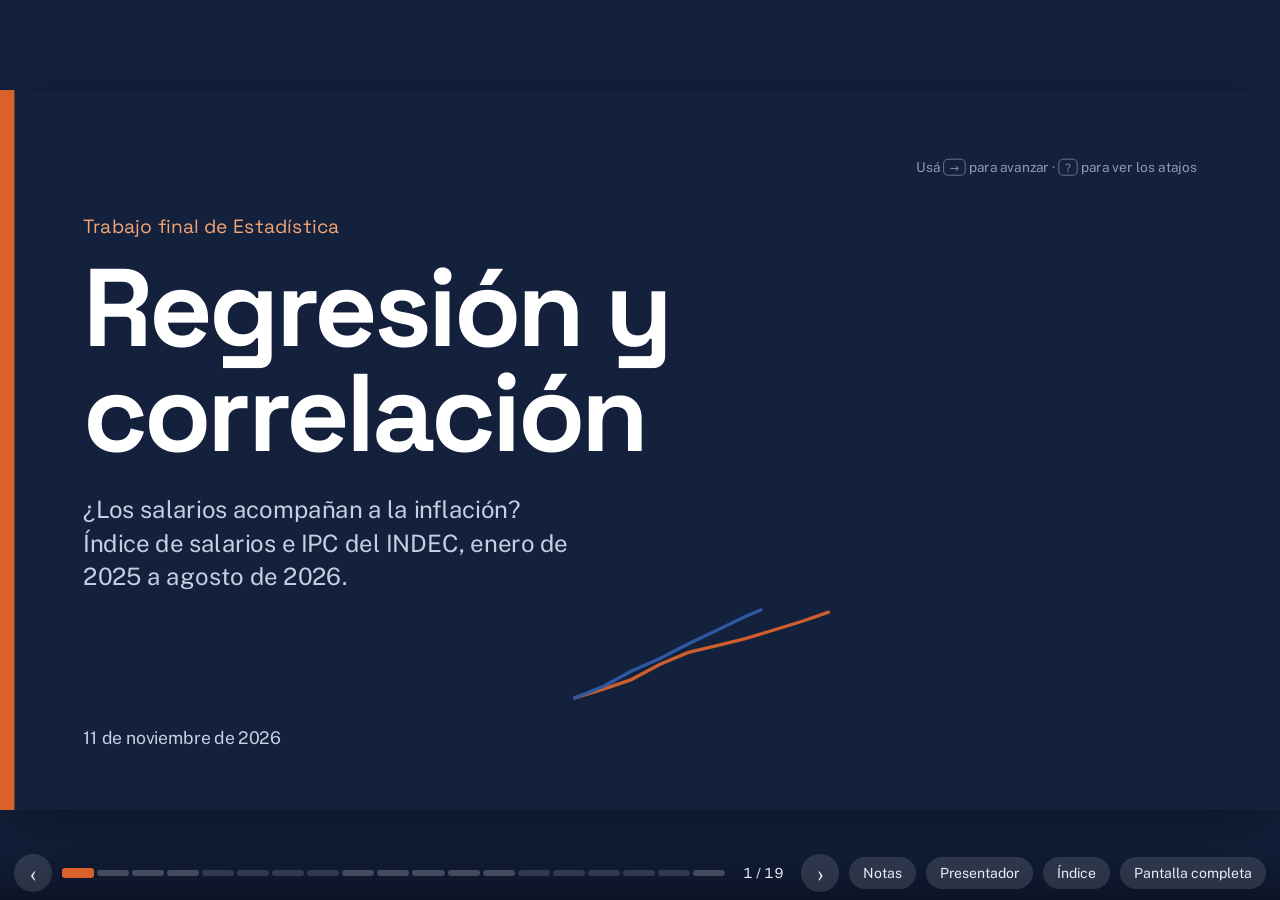
==== commit 7737c5a5: "Quitar la diapositiva de integrantes Los nombres quedan solo en las notas del orador y el modo prese" ====
--- a/index.html
+++ b/index.html
@@ -24,30 +24,7 @@
         <p class="cover-hint">Usá <kbd>→</kbd> para avanzar · <kbd>?</kbd> para ver los atajos</p>
         <aside class="notes">
           <p><b>Presentar al grupo y el tema.</b> “Hoy vamos a explicar correlación y regresión con un tema que nos toca a todos: la relación entre los precios y los salarios en Argentina. Usamos los datos oficiales del INDEC de los últimos 20 meses, de enero de 2025 a agosto de 2026.”</p>
-          <p>Duración total aproximada: 20 minutos, unos 5 minutos por integrante. Las dos líneas del fondo son los datos reales que vamos a analizar.</p>
-        </aside>
-      </section>
-
-      <!-- 2 · RECORRIDO -->
-      <section class="slide" data-id="recorrido" data-part="1" data-title="Quién presenta cada parte">
-        <header class="slide-head">
-          <h2>Quién presenta cada parte</h2>
-          <p class="lede">Veinte minutos, cuatro partes. Al final quedan unos minutos para preguntas.</p>
-        </header>
-        <div class="timeline">
-          <div class="timeline-bar" aria-hidden="true">
-            <span></span><span></span><span></span><span></span>
-          </div>
-          <div class="timeline-ticks" aria-hidden="true"><span>0 min</span><span>5</span><span>10</span><span>15</span><span>20 min</span></div>
-          <ol class="timeline-parts">
-            <li><span class="part-num">1</span><h3 data-integrante="1"></h3><p>Presentación del caso y los datos. Diferencia entre correlación y regresión.</p></li>
-            <li><span class="part-num">2</span><h3 data-integrante="2"></h3><p>Diagrama de dispersión. Coeficiente de correlación de Pearson y su interpretación.</p></li>
-            <li><span class="part-num">3</span><h3 data-integrante="3"></h3><p>Regresión lineal simple: la ecuación de la recta, sus características y la predicción.</p></li>
-            <li><span class="part-num">4</span><h3 data-integrante="4"></h3><p>Coeficiente de determinación R². Cómo hacerlo en Excel. Guía para el TP6 y cierre.</p></li>
-          </ol>
-        </div>
-        <aside class="notes">
-          <p>Contar rápidamente cómo se divide la exposición. La barra de abajo de cada diapositiva muestra en qué parte estamos. Al final quedan unos minutos para preguntas del curso.</p>
+          <p>Duración total aproximada: 20 minutos, cuatro partes de unos 5 minutos por integrante, y al final unos minutos para preguntas del curso. Las dos líneas del fondo son los datos reales que vamos a analizar.</p>
         </aside>
       </section>
 
--- a/css/styles.css
+++ b/css/styles.css
@@ -197,20 +197,6 @@
 .cover-date { position: absolute; left: 104px; bottom: 74px; margin: 0; font-size: 22px; color: #c6cfe2; }
 .cover-hint { position: absolute; right: 104px; top: 84px; margin: 0; font-size: 17px; color: #8f9bb6; }
 
-/* ---------- 2 · Recorrido ---------- */
-.timeline { margin-top: 70px; }
-.timeline-bar { display: grid; grid-template-columns: repeat(4, 1fr); gap: 6px; height: 14px; }
-.timeline-bar span { border-radius: 7px; background: var(--navy); }
-.timeline-bar span:nth-child(2) { background: var(--navy-3); }
-.timeline-bar span:nth-child(3) { background: #4a5a80; }
-.timeline-bar span:nth-child(4) { background: #6d7b9c; }
-.timeline-ticks { display: flex; justify-content: space-between; color: var(--muted); font-size: 17px; margin-top: 10px; font-variant-numeric: tabular-nums; }
-.timeline-parts { list-style: none; padding: 0; margin: 46px 0 0; display: grid; grid-template-columns: repeat(4, 1fr); gap: 40px; }
-.timeline-parts li { border-top: 2px solid var(--line); padding-top: 22px; }
-.part-num { font-family: var(--display); font-size: 68px; font-weight: 640; color: var(--navy); line-height: 1; }
-.timeline-parts h3 { margin: 18px 0 12px; }
-.timeline-parts p { margin: 0; color: var(--muted); font-size: 22px; }
-
 /* ---------- 3 · Evolución ---------- */
 .big-stat { border-left: 6px solid; padding: 2px 0 4px 22px; margin-bottom: 6px; }
 .big-stat.sal { border-color: var(--sal); } .big-stat.ipc { border-color: var(--ipc); }
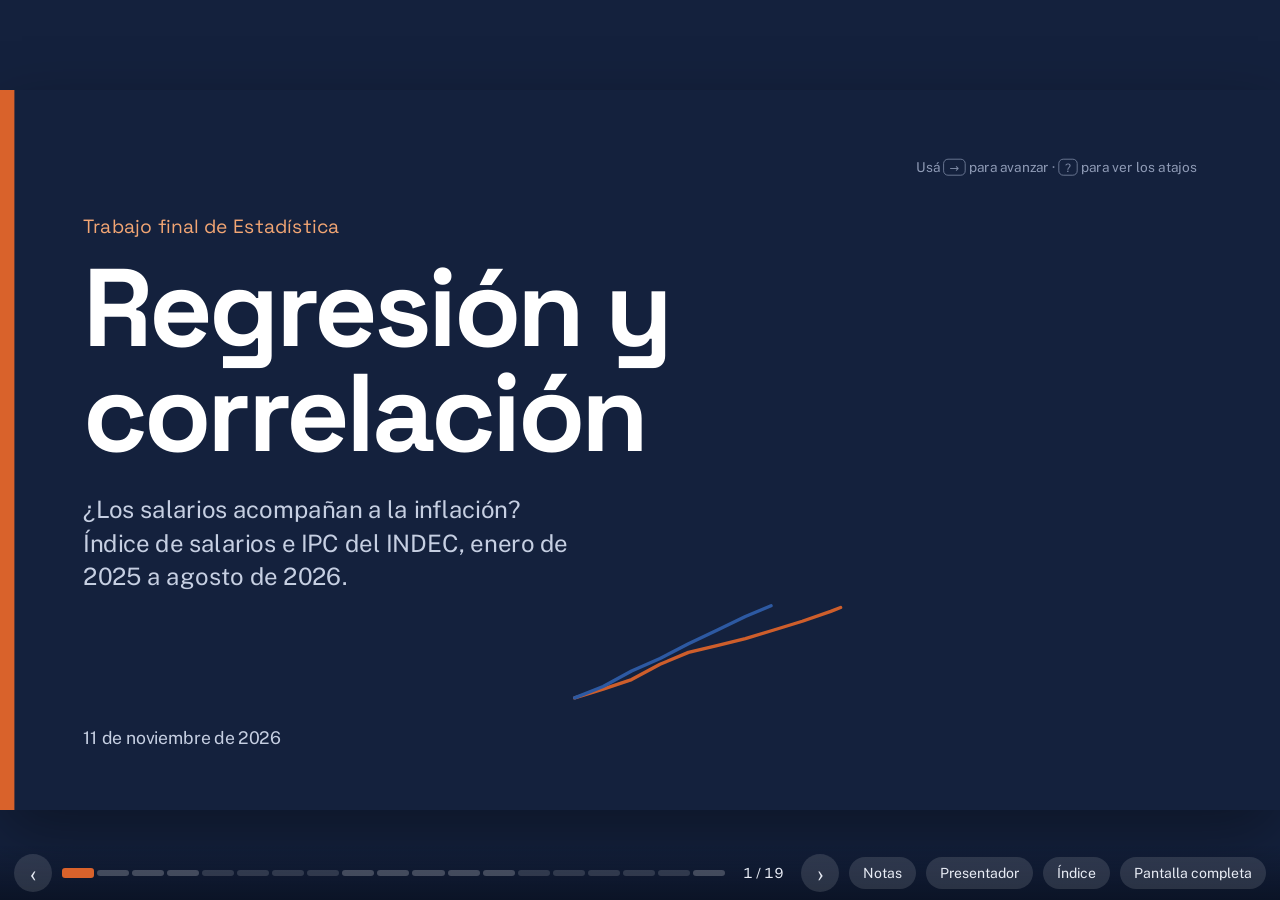
==== commit c097f785: "Versionar CSS y JS para que el navegador no use archivos viejos Co-Authored-By: Claude Opus 5.5 <nor" ====
--- a/index.html
+++ b/index.html
@@ -6,7 +6,7 @@
   <title>Regresión y correlación · Salarios e inflación</title>
   <meta name="description" content="Presentación interactiva: correlación y regresión lineal simple con el índice de salarios y el IPC del INDEC, enero 2025 a agosto 2026.">
   <link rel="icon" href="data:image/svg+xml,%3Csvg xmlns='http://www.w3.org/2000/svg' viewBox='0 0 32 32'%3E%3Crect width='32' height='32' rx='6' fill='%2314213D'/%3E%3Cpath d='M6 24 L26 8' stroke='%232F5DA8' stroke-width='3'/%3E%3Ccircle cx='10' cy='22' r='2.5' fill='%23E0692E'/%3E%3Ccircle cx='16' cy='15' r='2.5' fill='%23E0692E'/%3E%3Ccircle cx='23' cy='11' r='2.5' fill='%23E0692E'/%3E%3C/svg%3E">
-  <link rel="stylesheet" href="css/styles.css">
+  <link rel="stylesheet" href="css/styles.css?v=15f2558">
 </head>
 <body>
   <main class="deck" id="deck" aria-live="polite">
@@ -566,10 +566,10 @@
     </div>
   </div>
 
-  <script src="js/config.js"></script>
-  <script src="js/data.js"></script>
-  <script src="js/charts.js"></script>
-  <script src="js/slides.js"></script>
-  <script src="js/deck.js"></script>
+  <script src="js/config.js?v=15f2558"></script>
+  <script src="js/data.js?v=15f2558"></script>
+  <script src="js/charts.js?v=15f2558"></script>
+  <script src="js/slides.js?v=15f2558"></script>
+  <script src="js/deck.js?v=15f2558"></script>
 </body>
 </html>
--- a/css/styles.css
+++ b/css/styles.css
@@ -269,7 +269,7 @@
 
 /* ---------- 8 · Resultado ---------- */
 .result { display: grid; grid-template-columns: 640px 1fr; gap: 70px; align-items: center; height: 100%; }
-.huge { display: block; font-family: var(--display); font-size: 230px; font-weight: 680; line-height: 0.95; letter-spacing: -0.04em; font-variant-numeric: tabular-nums; }
+.huge { display: block; white-space: nowrap; font-family: var(--display); font-size: 230px; font-weight: 680; line-height: 0.95; letter-spacing: -0.04em; font-variant-numeric: tabular-nums; }
 .result-sub { display: block; margin-top: 14px; font-size: 24px; color: #c6cfe2; }
 .mini-scale { position: relative; margin-top: 46px; width: 520px; }
 .mini-track { height: 8px; border-radius: 4px; background: linear-gradient(90deg, var(--sal), #4a5a80 50%, var(--ipc)); }
@@ -343,15 +343,16 @@
 .res-val.pos { color: var(--navy); } .res-val.neg { color: #7d8597; }
 
 /* ---------- 15 · R² ---------- */
-.r2 { display: grid; grid-template-columns: 640px 1fr; gap: 70px; align-items: center; margin-top: 30px; }
+.r2 { display: grid; grid-template-columns: 720px 1fr; gap: 60px; align-items: center; margin-top: 10px; }
+.r2 .huge { font-size: 190px; }
 .r2-num .seg { margin-top: 30px; }
 .r2-lead { font-size: 28px; line-height: 1.4; margin: 0 0 24px; color: #f2efe8; }
 .r2-lead b { color: var(--sal-soft); }
 .r2-formula { font-family: var(--display); color: var(--ipc-soft); font-size: 26px; margin: 0 0 10px; }
 .r2-ss { font-size: 19px; color: #a6b1c8; margin: 0; font-variant-numeric: tabular-nums; }
-.r2-bar { position: absolute; left: 104px; right: 104px; bottom: 150px; height: 26px; background: var(--ipc-soft); border-radius: 13px; overflow: hidden; }
+.r2-bar { margin-top: 56px; height: 26px; background: var(--ipc-soft); border-radius: 13px; overflow: hidden; }
 .r2-fill { height: 100%; width: 0; background: var(--sal-soft); border-radius: 13px 0 0 13px; transition: width 1.3s cubic-bezier(.2,.7,.2,1); }
-.r2-legend { position: absolute; left: 104px; right: 104px; bottom: 110px; display: flex; justify-content: space-between; font-size: 19px; color: #c6cfe2; }
+.r2-legend { margin-top: 12px; display: flex; justify-content: space-between; font-size: 19px; color: #c6cfe2; }
 
 /* ---------- 16 · Excel ---------- */
 .xl-table { width: 100%; border-collapse: collapse; font-size: 22px; }
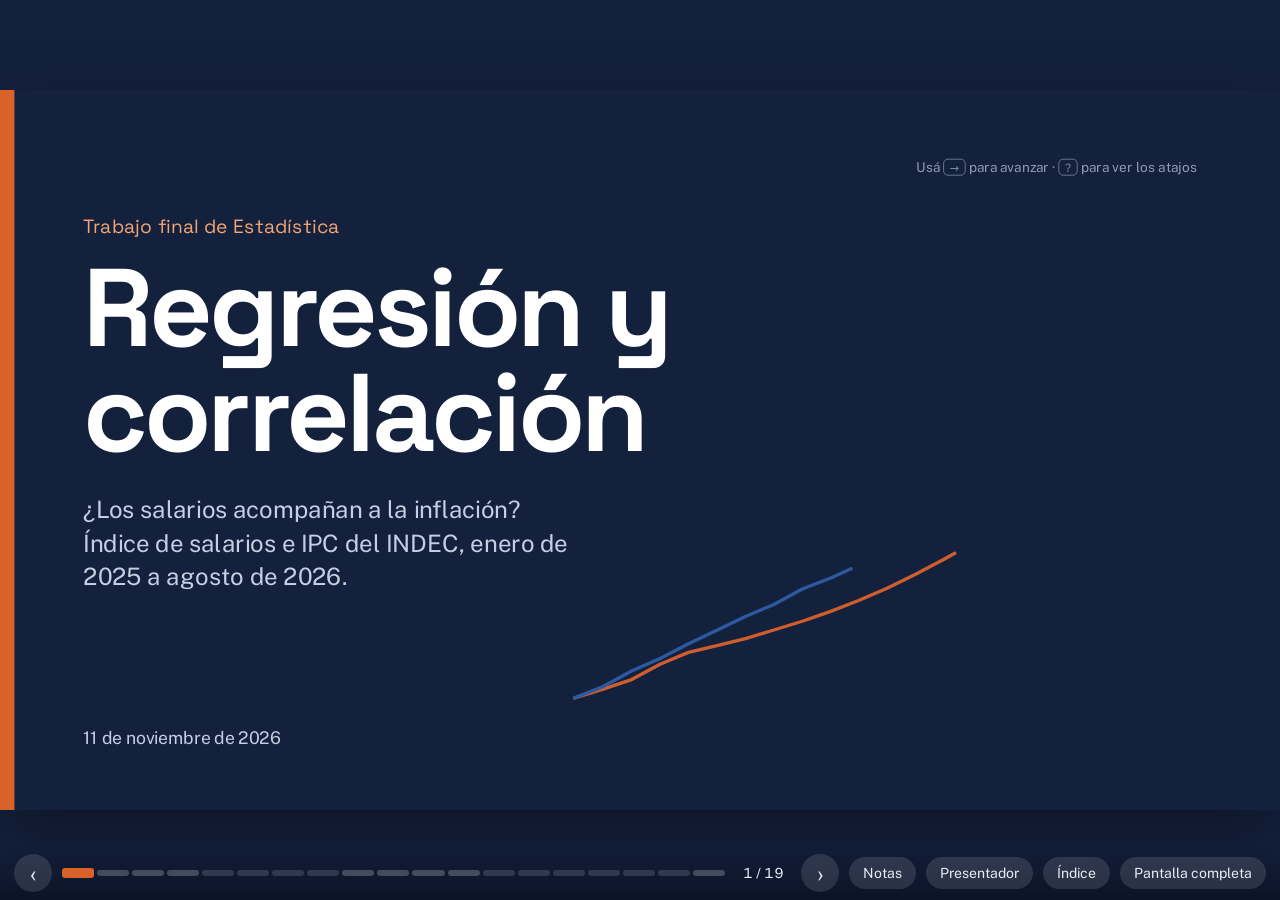
==== commit be61c1b3: "Repartir las partes en forma pareja entre los cuatro participantes Los residuos pasan al participant" ====
--- a/index.html
+++ b/index.html
@@ -372,12 +372,12 @@
         <aside class="notes">
           <p><b>Interpolar</b> es estimar dentro del rango de X observado (102,2 a 159,5): es lo que la recta hace bien. Si el índice de precios vale 140, estimamos un índice de salarios de 148,2.</p>
           <p><b>Interacción:</b> mover el control o apretar “IPC = 165”. La zona sombreada es el rango observado; fuera de ella la recta se vuelve punteada. <b>Extrapolar</b> es estimar fuera del rango: un IPC de 165 todavía no ocurrió en nuestros datos, así que no hay garantía de que la relación siga igual (177,0).</p>
-          <p>En el Excel se puede cambiar el valor de X en la hoja “Resultados” y ver la estimación al instante.</p>
+          <p>En el Excel se puede cambiar el valor de X en la hoja “Resultados” y ver la estimación al instante. Pasar la palabra a <span data-integrante="4"></span>.</p>
         </aside>
       </section>
 
       <!-- 14 · RESIDUOS -->
-      <section class="slide" data-id="residuos" data-part="3" data-title="Los residuos, mes a mes">
+      <section class="slide" data-id="residuos" data-part="4" data-title="Los residuos, mes a mes">
         <header class="slide-head">
           <h2>El error de cada mes: e = y − ŷ</h2>
         </header>
@@ -397,7 +397,7 @@
         <aside class="notes">
           <p>El residuo es la diferencia entre el valor real y el estimado (e = y − ŷ). Agosto de 2025 tiene el residuo más grande (+3,0): real 127,7 − estimado 124,6. Marzo de 2026, uno de los más negativos (−2,7). <b>Interacción:</b> tocar las dos barras.</p>
           <p>Los residuos suman cero, como dice la propiedad 3.</p>
-          <p><b>→:</b> un detalle para comentar: los residuos no están desordenados, forman “olas” (varios meses seguidos positivos, después varios negativos). Eso pasa mucho en series de tiempo y es otra señal de que hay que interpretar el modelo con cuidado. Pasar la palabra a <span data-integrante="4"></span>.</p>
+          <p><b>→:</b> un detalle para comentar: los residuos no están desordenados, forman “olas” (varios meses seguidos positivos, después varios negativos). Eso pasa mucho en series de tiempo y es otra señal de que hay que interpretar el modelo con cuidado.</p>
         </aside>
       </section>
 
@@ -479,7 +479,7 @@
           </div>
         </div>
         <aside class="notes">
-          <p>Esta es la receta que vamos a seguir si el profesor nos pide resolver un ejercicio del TP6 en el pizarrón. Cada → agrega un paso.</p>
+          <p><b>Opcional: mostrar solo si sobra tiempo.</b> Esta es la receta que vamos a seguir si el profesor nos pide resolver un ejercicio del TP6 en el pizarrón. Cada → agrega un paso.</p>
           <p>Las fórmulas con sumatorias son equivalentes a las que mostramos antes con desvíos (x − x̄) y son más cómodas para hacer a mano o con calculadora. Recordar siempre interpretar los resultados en palabras y con las unidades del problema, no solo dar el número.</p>
         </aside>
       </section>
@@ -492,7 +492,7 @@
         </header>
         <div class="quiz" id="quiz"></div>
         <aside class="notes">
-          <p>Cuatro preguntas para chequear lo más importante. Leer cada pregunta, dejar que el curso responda y tocar la opción elegida: se marca en verde si es correcta y aparece la explicación.</p>
+          <p><b>Opcional: mostrar solo si sobra tiempo.</b> Cuatro preguntas para chequear lo más importante. Leer cada pregunta, dejar que el curso responda y tocar la opción elegida: se marca en verde si es correcta y aparece la explicación.</p>
           <p>Si el tiempo está justo, hacer solo las preguntas 2 y 4.</p>
         </aside>
       </section>
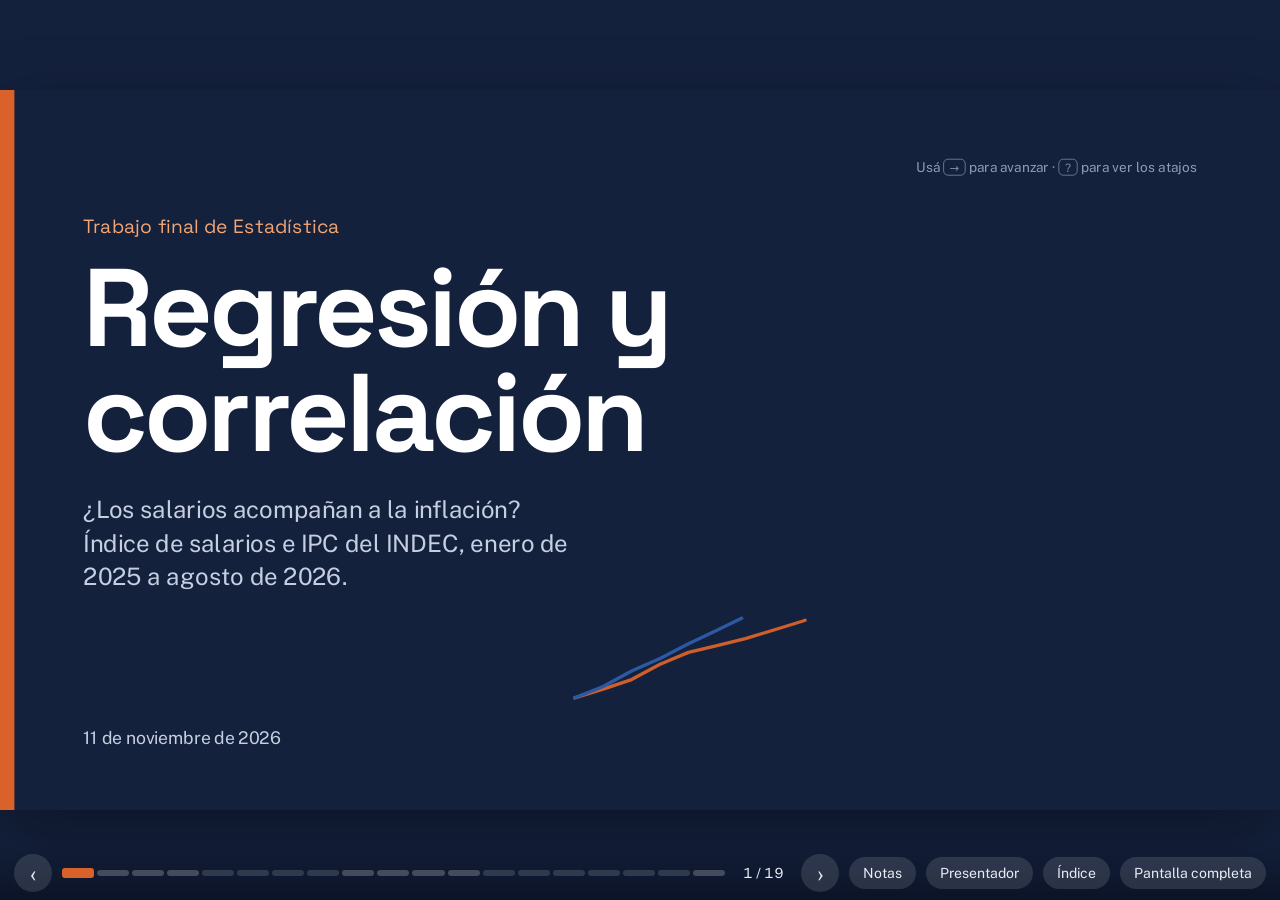
==== commit 9b6d5caf: "Versión de la presentación en un solo archivo HTML Incluye estilos, tipografías, scripts y modo pres" ====
--- a/index.html
+++ b/index.html
@@ -6,7 +6,7 @@
   <title>Regresión y correlación · Salarios e inflación</title>
   <meta name="description" content="Presentación interactiva: correlación y regresión lineal simple con el índice de salarios y el IPC del INDEC, enero 2025 a agosto 2026.">
   <link rel="icon" href="data:image/svg+xml,%3Csvg xmlns='http://www.w3.org/2000/svg' viewBox='0 0 32 32'%3E%3Crect width='32' height='32' rx='6' fill='%2314213D'/%3E%3Cpath d='M6 24 L26 8' stroke='%232F5DA8' stroke-width='3'/%3E%3Ccircle cx='10' cy='22' r='2.5' fill='%23E0692E'/%3E%3Ccircle cx='16' cy='15' r='2.5' fill='%23E0692E'/%3E%3Ccircle cx='23' cy='11' r='2.5' fill='%23E0692E'/%3E%3C/svg%3E">
-  <link rel="stylesheet" href="css/styles.css?v=15f2558">
+  <link rel="stylesheet" href="css/styles.css?v=3a7b5ed">
 </head>
 <body>
   <main class="deck" id="deck" aria-live="polite">
@@ -566,10 +566,10 @@
     </div>
   </div>
 
-  <script src="js/config.js?v=15f2558"></script>
-  <script src="js/data.js?v=15f2558"></script>
-  <script src="js/charts.js?v=15f2558"></script>
-  <script src="js/slides.js?v=15f2558"></script>
-  <script src="js/deck.js?v=15f2558"></script>
+  <script src="js/config.js?v=3a7b5ed"></script>
+  <script src="js/data.js?v=3a7b5ed"></script>
+  <script src="js/charts.js?v=3a7b5ed"></script>
+  <script src="js/slides.js?v=3a7b5ed"></script>
+  <script src="js/deck.js?v=3a7b5ed"></script>
 </body>
 </html>
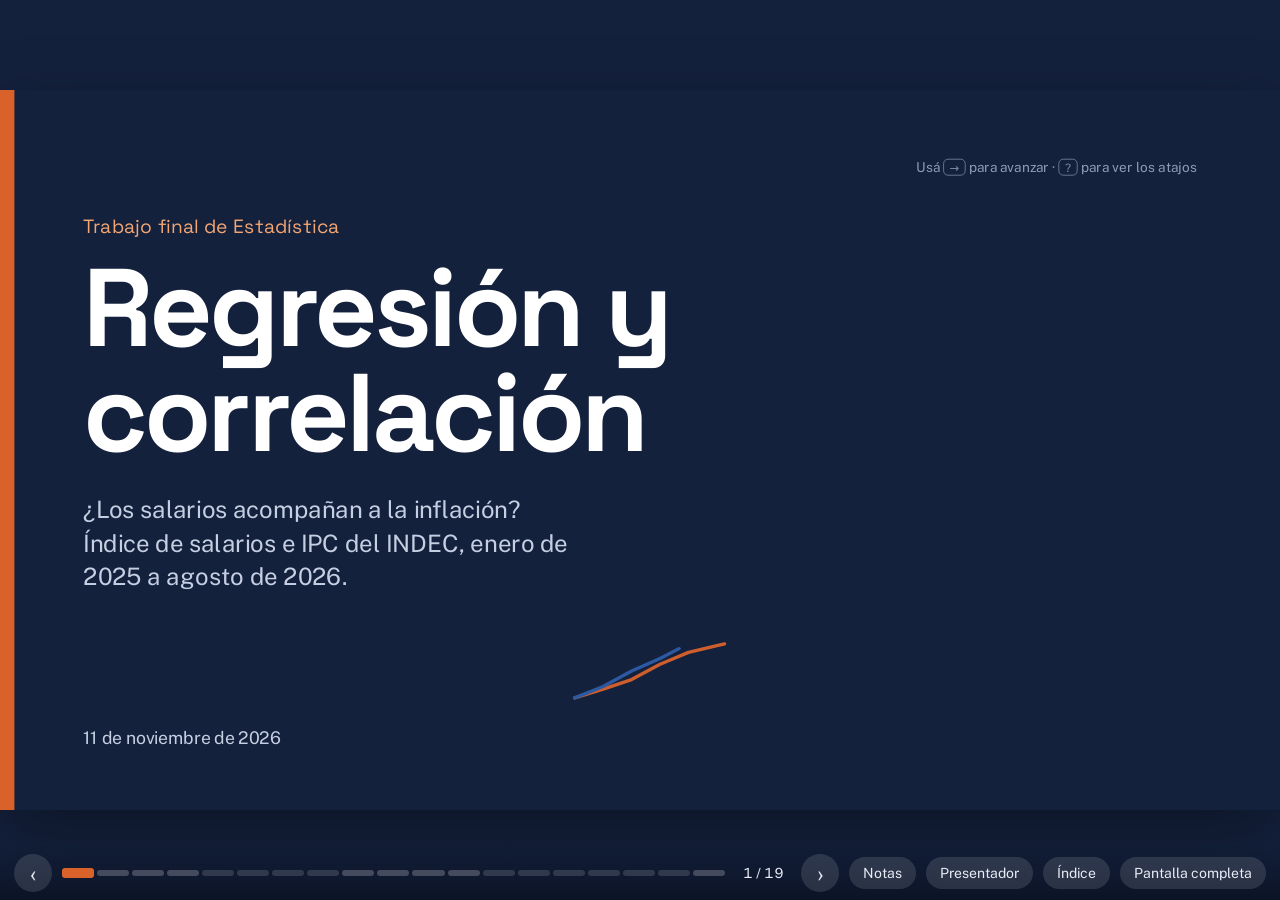
==== commit baec2060: "Visor del Excel dentro de la diapositiva 15 Muestra las hojas Datos y Resultados con SheetJS, la fór" ====
--- a/index.html
+++ b/index.html
@@ -6,7 +6,7 @@
   <title>Regresión y correlación · Salarios e inflación</title>
   <meta name="description" content="Presentación interactiva: correlación y regresión lineal simple con el índice de salarios y el IPC del INDEC, enero 2025 a agosto 2026.">
   <link rel="icon" href="data:image/svg+xml,%3Csvg xmlns='http://www.w3.org/2000/svg' viewBox='0 0 32 32'%3E%3Crect width='32' height='32' rx='6' fill='%2314213D'/%3E%3Cpath d='M6 24 L26 8' stroke='%232F5DA8' stroke-width='3'/%3E%3Ccircle cx='10' cy='22' r='2.5' fill='%23E0692E'/%3E%3Ccircle cx='16' cy='15' r='2.5' fill='%23E0692E'/%3E%3Ccircle cx='23' cy='11' r='2.5' fill='%23E0692E'/%3E%3C/svg%3E">
-  <link rel="stylesheet" href="css/styles.css?v=3a7b5ed">
+  <link rel="stylesheet" href="css/styles.css?v=4c42641">
 </head>
 <body>
   <main class="deck" id="deck" aria-live="polite">
@@ -445,8 +445,20 @@
           <div class="mini-card"><h3 class="c-ipc-dark">Calculadora</h3><p>Modo estadístico de regresión lineal: cargar pares (x, y) y leer A, B y r.</p></div>
           <div class="mini-card wide"><h3>Sumatorias para resolver a mano</h3><p class="mono" id="xl-sums"></p></div>
         </div>
+        <button class="btn xl-open" id="xl-open" type="button">Ver el Excel</button>
         <div class="toast" id="toast" role="status"></div>
-        <aside class="notes">
+        <div class="xl-viewer" id="xl-viewer" hidden>
+          <div class="xlv-bar">
+            <div class="xlv-tabs" id="xlv-tabs" role="tablist"></div>
+            <span class="xlv-name" id="xlv-name"></span>
+            <a class="btn small ghost" id="xlv-download">Descargar</a>
+            <button class="btn small" id="xlv-close" type="button">Cerrar</button>
+          </div>
+          <div class="xlv-fx"><b id="xlv-ref">A1</b><span id="xlv-formula">Tocá una celda para ver su fórmula.</span></div>
+          <div class="xlv-body" id="xlv-body"></div>
+        </div>
+        <aside class="notes">
+          <p><b>→ (o el botón “Ver el Excel”):</b> se abre el archivo dentro de la presentación, con las pestañas Datos y Resultados. Tocar una celda muestra su fórmula arriba (por ejemplo B5 de Resultados: PENDIENTE). El gráfico solo se ve abriendo el archivo en Excel: se baja con “Descargar”. <b>→</b> otra vez para seguir.</p>
           <p>Mostrar el archivo Excel si hay proyector. La hoja “Datos” tiene las variaciones mensuales que publica el INDEC (en azul), los índices con base diciembre 2024 = 100 calculados con fórmulas, la estimación ŷ y el residuo de cada mes (los residuos suman cero).</p>
           <p>La hoja “Resultados” tiene todas las funciones, las sumatorias para resolver a mano (Σx = 2.585,06; Σy = 2.717,96; Σxy = 358.530,84; Σx² = 340.416,59; Σy² = 377.735,69), el gráfico con la línea de tendencia y, abajo, la correlación entre las variaciones mensuales (0,05).</p>
           <p><b>Ojo con el orden de los argumentos:</b> PEARSON acepta cualquier orden, pero PENDIENTE, INTERSECCION.EJE y COEFICIENTE.R2 piden primero Y y después X (los colores de la tabla lo marcan). En versiones viejas de Excel PRONOSTICO.LINEAL se llama PRONOSTICO.</p>
@@ -566,10 +578,12 @@
     </div>
   </div>
 
-  <script src="js/config.js?v=3a7b5ed"></script>
-  <script src="js/data.js?v=3a7b5ed"></script>
-  <script src="js/charts.js?v=3a7b5ed"></script>
-  <script src="js/slides.js?v=3a7b5ed"></script>
-  <script src="js/deck.js?v=3a7b5ed"></script>
+  <script src="js/config.js?v=4c42641"></script>
+  <script src="js/vendor/xlsx.mini.min.js?v=4c42641"></script>
+  <script src="js/excel-data.js?v=4c42641"></script>
+  <script src="js/data.js?v=4c42641"></script>
+  <script src="js/charts.js?v=4c42641"></script>
+  <script src="js/slides.js?v=4c42641"></script>
+  <script src="js/deck.js?v=4c42641"></script>
 </body>
 </html>
--- a/css/styles.css
+++ b/css/styles.css
@@ -371,6 +371,32 @@
 .toast { position: absolute; left: 50%; bottom: 60px; transform: translate(-50%, 20px); background: var(--navy); color: #fff; padding: 12px 22px; border-radius: 999px; font-size: 19px; opacity: 0; transition: opacity 0.25s, transform 0.25s; pointer-events: none; }
 .toast.is-on { opacity: 1; transform: translate(-50%, 0); }
 
+/* Visor del Excel dentro de la diapositiva */
+.xl-open { position: absolute; right: 104px; top: 92px; }
+.xl-viewer { position: absolute; inset: 0; z-index: 5; background: var(--paper); display: flex; flex-direction: column; padding: 26px 40px 58px; }
+.xl-viewer[hidden] { display: none; }
+.xlv-bar { display: flex; align-items: center; gap: 14px; }
+.xlv-tabs { display: flex; gap: 6px; }
+.xlv-tab { border: 0; background: #e9e5dc; color: var(--muted); font-family: var(--display); font-weight: 600; font-size: 20px; padding: 10px 22px; border-radius: 10px 10px 0 0; }
+.xlv-tab.is-on { background: var(--ok); color: #fff; }
+.xlv-name { flex: 1; text-align: right; color: var(--muted); font-size: 17px; }
+.xlv-bar a.btn { text-decoration: none; }
+.xlv-fx { display: flex; gap: 16px; align-items: baseline; background: var(--card); border: 1px solid var(--line); border-top: 4px solid var(--ok); padding: 8px 16px; font-family: var(--display); font-size: 20px; min-height: 48px; }
+.xlv-fx b { min-width: 52px; color: var(--ok); }
+.xlv-fx span { font-variant-numeric: tabular-nums; }
+.xlv-body { flex: 1; overflow: auto; background: #fff; border: 1px solid var(--line); border-top: 0; }
+.xlv-table { border-collapse: collapse; font-size: 15.5px; line-height: 1.3; font-variant-numeric: tabular-nums; min-width: 100%; }
+.xlv-table th { position: sticky; top: 0; background: #ece7dc; color: var(--muted); font-weight: 500; font-size: 13px; padding: 1px 8px; border: 1px solid var(--line); text-align: center; z-index: 1; }
+.xlv-table tr > th:first-child { position: sticky; left: 0; min-width: 36px; }
+.xlv-table td { border: 1px solid #ece7dc; padding: 1.5px 10px; white-space: nowrap; cursor: cell; }
+.xlv-table td.num { text-align: right; }
+.xlv-table td.is-input { color: #1f4fbf; }
+.xlv-table td.is-fn { color: var(--muted); font-style: italic; }
+.xlv-table tr.is-head td { background: var(--navy); color: #fff; font-family: var(--display); font-weight: 600; }
+.xlv-table td.xlv-title { font-family: var(--display); font-weight: 650; font-size: 19px; color: var(--navy); }
+.xlv-table td.xlv-note { color: var(--muted); font-style: italic; white-space: normal; }
+.xlv-table td.is-picked { outline: 3px solid var(--ok); outline-offset: -2px; }
+
 /* ---------- 17 · TP6 ---------- */
 .steps { list-style: none; counter-reset: s; padding: 0; margin: 0; display: grid; grid-template-columns: 1fr 1fr; grid-auto-flow: column; grid-template-rows: repeat(4, auto); gap: 22px 40px; }
 .steps li { counter-increment: s; position: relative; padding-left: 58px; font-size: 23px; line-height: 1.35; }
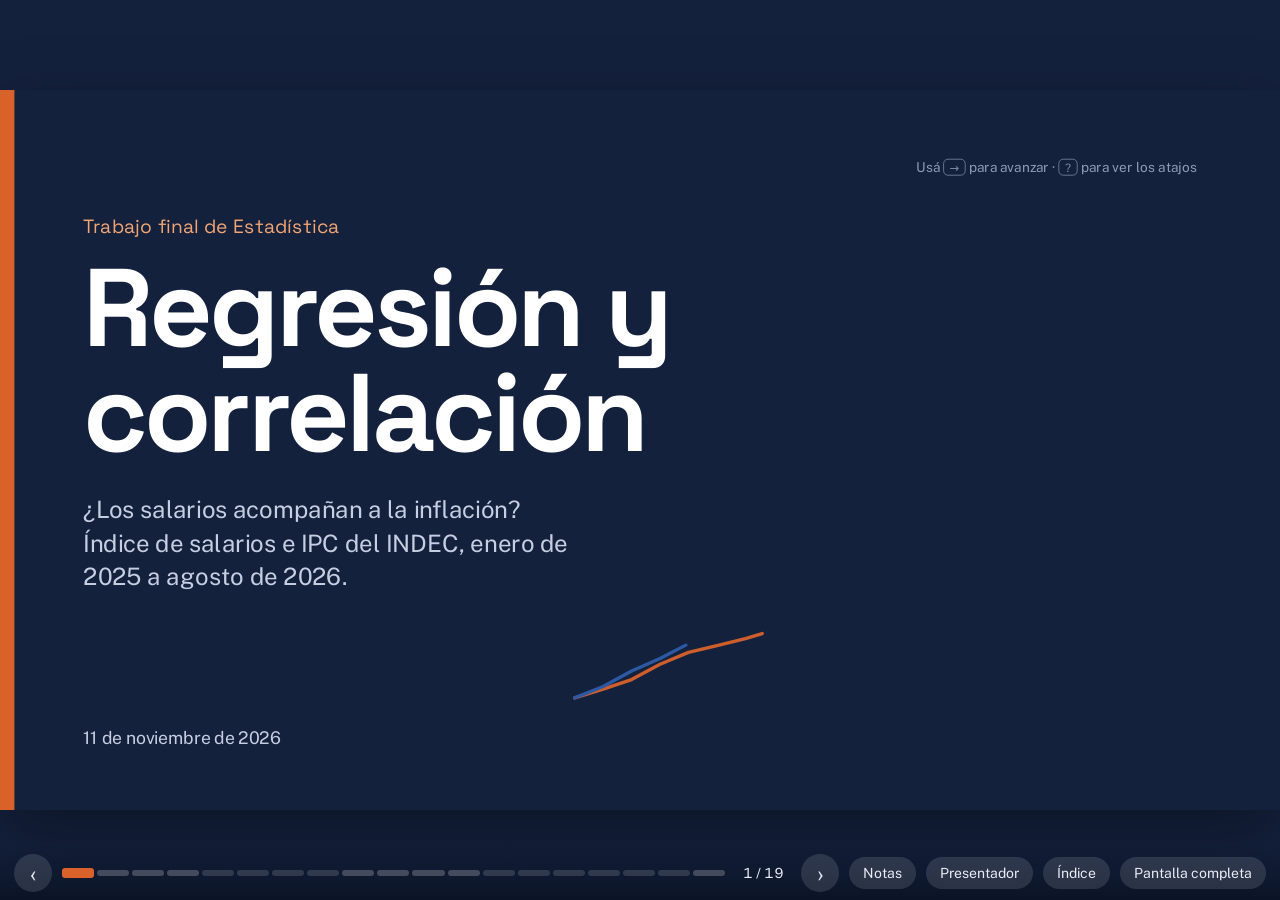
==== commit 85e063a7: "Visor del Excel: pestaña Gráfico con la dispersión y la línea de tendencia Co-Authored-By: Claude Fa" ====
--- a/index.html
+++ b/index.html
@@ -6,7 +6,7 @@
   <title>Regresión y correlación · Salarios e inflación</title>
   <meta name="description" content="Presentación interactiva: correlación y regresión lineal simple con el índice de salarios y el IPC del INDEC, enero 2025 a agosto 2026.">
   <link rel="icon" href="data:image/svg+xml,%3Csvg xmlns='http://www.w3.org/2000/svg' viewBox='0 0 32 32'%3E%3Crect width='32' height='32' rx='6' fill='%2314213D'/%3E%3Cpath d='M6 24 L26 8' stroke='%232F5DA8' stroke-width='3'/%3E%3Ccircle cx='10' cy='22' r='2.5' fill='%23E0692E'/%3E%3Ccircle cx='16' cy='15' r='2.5' fill='%23E0692E'/%3E%3Ccircle cx='23' cy='11' r='2.5' fill='%23E0692E'/%3E%3C/svg%3E">
-  <link rel="stylesheet" href="css/styles.css?v=4c42641">
+  <link rel="stylesheet" href="css/styles.css?v=831e766">
 </head>
 <body>
   <main class="deck" id="deck" aria-live="polite">
@@ -458,7 +458,7 @@
           <div class="xlv-body" id="xlv-body"></div>
         </div>
         <aside class="notes">
-          <p><b>→ (o el botón “Ver el Excel”):</b> se abre el archivo dentro de la presentación, con las pestañas Datos y Resultados. Tocar una celda muestra su fórmula arriba (por ejemplo B5 de Resultados: PENDIENTE). El gráfico solo se ve abriendo el archivo en Excel: se baja con “Descargar”. <b>→</b> otra vez para seguir.</p>
+          <p><b>→ (o el botón “Ver el Excel”):</b> se abre el archivo dentro de la presentación, con las pestañas Datos y Resultados. Tocar una celda muestra su fórmula arriba (por ejemplo B5 de Resultados: PENDIENTE). La pestaña Gráfico muestra la dispersión con la línea de tendencia, su ecuación y R². “Descargar” baja el archivo para abrirlo en Excel. <b>→</b> otra vez para seguir.</p>
           <p>Mostrar el archivo Excel si hay proyector. La hoja “Datos” tiene las variaciones mensuales que publica el INDEC (en azul), los índices con base diciembre 2024 = 100 calculados con fórmulas, la estimación ŷ y el residuo de cada mes (los residuos suman cero).</p>
           <p>La hoja “Resultados” tiene todas las funciones, las sumatorias para resolver a mano (Σx = 2.585,06; Σy = 2.717,96; Σxy = 358.530,84; Σx² = 340.416,59; Σy² = 377.735,69), el gráfico con la línea de tendencia y, abajo, la correlación entre las variaciones mensuales (0,05).</p>
           <p><b>Ojo con el orden de los argumentos:</b> PEARSON acepta cualquier orden, pero PENDIENTE, INTERSECCION.EJE y COEFICIENTE.R2 piden primero Y y después X (los colores de la tabla lo marcan). En versiones viejas de Excel PRONOSTICO.LINEAL se llama PRONOSTICO.</p>
@@ -578,12 +578,12 @@
     </div>
   </div>
 
-  <script src="js/config.js?v=4c42641"></script>
-  <script src="js/vendor/xlsx.mini.min.js?v=4c42641"></script>
-  <script src="js/excel-data.js?v=4c42641"></script>
-  <script src="js/data.js?v=4c42641"></script>
-  <script src="js/charts.js?v=4c42641"></script>
-  <script src="js/slides.js?v=4c42641"></script>
-  <script src="js/deck.js?v=4c42641"></script>
+  <script src="js/config.js?v=831e766"></script>
+  <script src="js/vendor/xlsx.mini.min.js?v=831e766"></script>
+  <script src="js/excel-data.js?v=831e766"></script>
+  <script src="js/data.js?v=831e766"></script>
+  <script src="js/charts.js?v=831e766"></script>
+  <script src="js/slides.js?v=831e766"></script>
+  <script src="js/deck.js?v=831e766"></script>
 </body>
 </html>
--- a/css/styles.css
+++ b/css/styles.css
@@ -397,6 +397,10 @@
 .xlv-table td.xlv-note { color: var(--muted); font-style: italic; white-space: normal; }
 .xlv-table td.is-picked { outline: 3px solid var(--ok); outline-offset: -2px; }
 
+.xlv-chart { max-width: 1240px; margin: 0 auto; padding: 18px 20px 0; }
+.xlv-chart h3 { text-align: center; font-size: 26px; margin-bottom: 6px; }
+.chart .xlv-eq { font-family: var(--display); font-weight: 600; font-size: 26px; fill: var(--sal); }
+
 /* ---------- 17 · TP6 ---------- */
 .steps { list-style: none; counter-reset: s; padding: 0; margin: 0; display: grid; grid-template-columns: 1fr 1fr; grid-auto-flow: column; grid-template-rows: repeat(4, auto); gap: 22px 40px; }
 .steps li { counter-increment: s; position: relative; padding-left: 58px; font-size: 23px; line-height: 1.35; }
